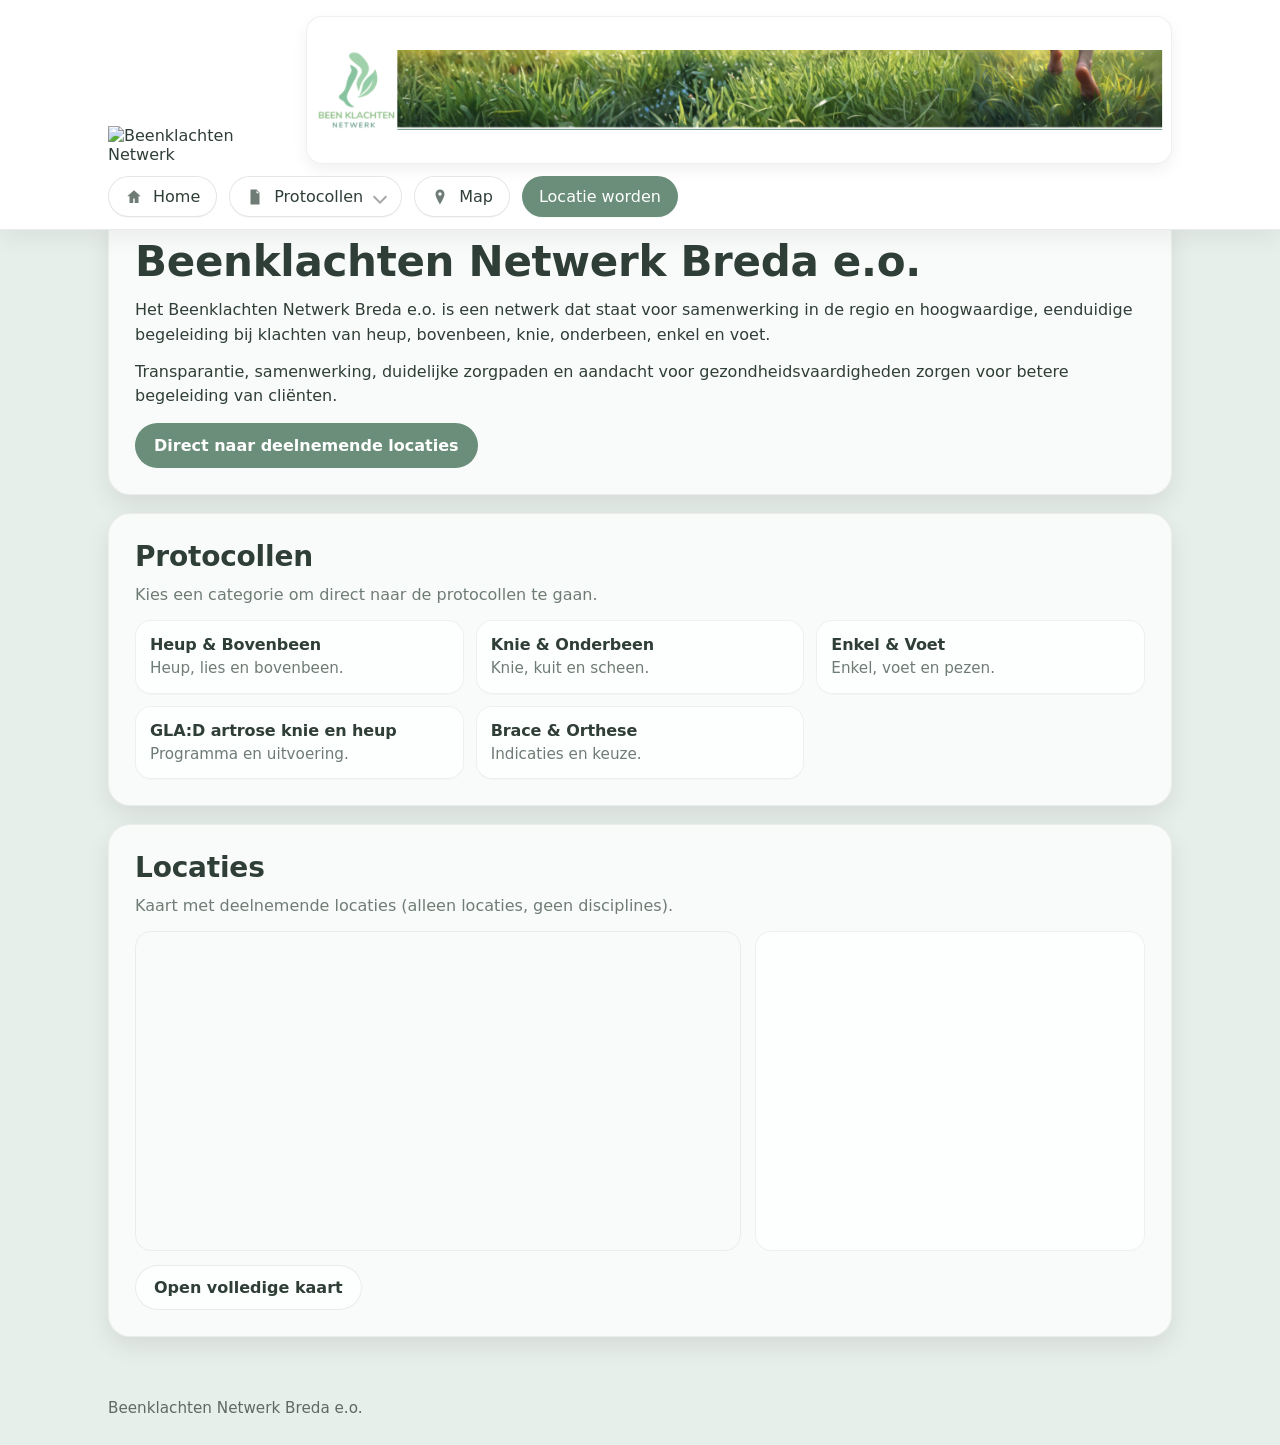
==== index.html @ 6fd34557 "Refactor header and navigation structure in index.html" ====
<!DOCTYPE html>
<html lang="nl">
<head>
  <meta charset="UTF-8" />
  <meta name="viewport" content="width=device-width, initial-scale=1" />
  <title>Beenklachten Netwerk Breda e.o.</title>

  <link rel="stylesheet" href="style.css" />

  <!-- Leaflet -->
  <link rel="stylesheet" href="https://unpkg.com/leaflet@1.9.4/dist/leaflet.css" />
</head>

<body>
  <header class="site-header">
    <div class="topbar">
      <div class="header-shell">
        <a class="brand" href="index.html" aria-label="Home">
          <img src="logo.png" alt="Beenklachten Netwerk" class="brand-logo" />
        </a>

        <div class="banner-shell" role="img" aria-label="Banner">
          <img
            src="Beenklachten%20banner%20(21%20x%202%20cm)%20(21%20x%203%20cm).png"
            alt="Beenklachten Netwerk banner"
            class="banner-img"
          />
        </div>
      </div>

      <nav class="nav-shell" aria-label="Hoofdnavigatie">
        <a class="pill is-active" href="index.html">
          <span class="pill-ico" aria-hidden="true">
            <svg viewBox="0 0 24 24" width="18" height="18" focusable="false" aria-hidden="true">
              <path d="M12 3l9 8h-3v9h-5v-6H11v6H6v-9H3l9-8z" fill="currentColor"></path>
            </svg>
          </span>
          <span>Home</span>
        </a>

        <div class="pill pill-dropdown" data-dropdown>
          <button class="pill-btn" type="button" aria-haspopup="true" aria-expanded="false">
            <span class="pill-ico" aria-hidden="true">
              <svg viewBox="0 0 24 24" width="18" height="18" focusable="false" aria-hidden="true">
                <path d="M6 2h8l4 4v16H6V2zm8 1.5V7h3.5L14 3.5zM8 10h8v2H8v-2zm0 4h8v2H8v-2zm0 4h6v2H8v-2z" fill="currentColor"></path>
              </svg>
            </span>
            <span>Protocollen</span>
            <span class="pill-caret" aria-hidden="true"></span>
          </button>

          <div class="dropdown" role="menu" aria-label="Protocollen categorieën">
            <a role="menuitem" href="protocollen.html#heup-bovenbeen">Heup &amp; Bovenbeen</a>
            <a role="menuitem" href="protocollen.html#knie-onderbeen">Knie &amp; Onderbeen</a>
            <a role="menuitem" href="https://pimvanballegooie.github.io/EnkelVoetNetwerk/">Enkel &amp; Voet</a>
            <a role="menuitem" href="protocollen.html#glad">GLA:D artrose knie en heup</a>
            <a role="menuitem" href="protocollen.html#brace-orthese">Brace &amp; Orthese</a>
          </div>
        </div>

        <a class="pill" href="locaties.html">
          <span class="pill-ico" aria-hidden="true">
            <svg viewBox="0 0 24 24" width="18" height="18" focusable="false" aria-hidden="true">
              <path d="M12 2c-3.3 0-6 2.7-6 6 0 4.6 6 14 6 14s6-9.4 6-14c0-3.3-2.7-6-6-6zm0 8.2c-1.2 0-2.2-1-2.2-2.2S10.8 5.8 12 5.8s2.2 1 2.2 2.2S13.2 10.2 12 10.2z" fill="currentColor"></path>
            </svg>
          </span>
          <span>Map</span>
        </a>

        <a class="pill pill-cta" href="locatie-worden.html">Locatie worden</a>
      </nav>
    </div>
  </header>

  <main class="page-shell">
    <!-- Intro -->
    <section class="card">
      <h1>Beenklachten Netwerk Breda e.o.</h1>
      <p>
        Het Beenklachten Netwerk Breda e.o. is een netwerk dat staat voor samenwerking in de regio en
        hoogwaardige, eenduidige begeleiding bij klachten van heup, bovenbeen, knie, onderbeen, enkel en voet.
      </p>
      <p>
        Transparantie, samenwerking, duidelijke zorgpaden en aandacht voor gezondheidsvaardigheden zorgen voor betere
        begeleiding van cliënten.
      </p>

      <div class="actions">
        <a class="btn" href="locaties.html">Direct naar deelnemende locaties</a>
      </div>
    </section>

    <!-- Protocollen tegels -->
    <section class="card">
      <h2>Protocollen</h2>
      <p class="muted">Kies een categorie om direct naar de protocollen te gaan.</p>

      <div class="protocol-grid">
        <a class="protocol-tile" href="protocollen.html#heup-bovenbeen">
          <div class="protocol-title">Heup &amp; Bovenbeen</div>
          <div class="protocol-meta">Heup, lies en bovenbeen.</div>
        </a>

        <a class="protocol-tile" href="protocollen.html#knie-onderbeen">
          <div class="protocol-title">Knie &amp; Onderbeen</div>
          <div class="protocol-meta">Knie, kuit en scheen.</div>
        </a>

        <a class="protocol-tile" href="https://pimvanballegooie.github.io/EnkelVoetNetwerk/">
          <div class="protocol-title">Enkel &amp; Voet</div>
          <div class="protocol-meta">Enkel, voet en pezen.</div>
        </a>

        <a class="protocol-tile" href="protocollen.html#glad">
          <div class="protocol-title">GLA:D artrose knie en heup</div>
          <div class="protocol-meta">Programma en uitvoering.</div>
        </a>

        <a class="protocol-tile" href="protocollen.html#brace-orthese">
          <div class="protocol-title">Brace &amp; Orthese</div>
          <div class="protocol-meta">Indicaties en keuze.</div>
        </a>
      </div>
    </section>

    <!-- Kaart -->
    <section class="card">
      <h2>Locaties</h2>
      <p class="muted">Kaart met deelnemende locaties (alleen locaties, geen disciplines).</p>

      <div class="map-grid">
        <div id="map" class="map"></div>
        <div class="location-list" id="locationList" aria-label="Locatielijst"></div>
      </div>

      <div class="actions">
        <a class="btn btn-ghost" href="locaties.html">Open volledige kaart</a>
      </div>
    </section>
  </main>

  <footer class="footer">
    <div class="footer-shell">
      <span>Beenklachten Netwerk Breda e.o.</span>
    </div>
  </footer>

  <script src="https://unpkg.com/leaflet@1.9.4/dist/leaflet.js"></script>
  <script src="script.js"></script>
</body>
</html>
---- style.css ----
:root{
  --bg: #E7EFEA;
  --surface: #ffffff;
  --text: #2F3E36;
  --muted: #6f7c75;

  --primary: #6A8E79;
  --primary-2: #A8C3A4;

  --radius-lg: 22px;
  --radius-md: 16px;
  --radius-sm: 12px;
  --radius-pill: 999px;

  --shadow: 0 16px 38px rgba(0,0,0,.10);
  --shadow-soft: 0 10px 24px rgba(0,0,0,.08);

  --container: 1100px;
  --gutter: 18px;

  /* Hoogte-compensatie voor fixed topbar */
  --topbar-offset: 210px;
  --topbar-offset-mobile: 235px;
}

*{ box-sizing: border-box; }
html, body{ height: 100%; }

body{
  margin: 0;
  font-family: system-ui, -apple-system, Segoe UI, Roboto, Arial, sans-serif;
  background: var(--bg);
  color: var(--text);
}

a{ color: inherit; }
img{ max-width: 100%; height: auto; display: block; }

/* =========================
   EVN-achtige FIXED TOPBAR
   ========================= */
.site-header{
  padding: 0;
}

/* full-width WITTE balk */
.topbar{
  position: fixed;
  top: 0; left: 0; right: 0;
  z-index: 500;

  background: #ffffff;                         /* wit zoals EVN */
  border-bottom: 1px solid rgba(0,0,0,.08);
  box-shadow: 0 8px 22px rgba(0,0,0,.06);

  padding: 16px 0 12px;
}

/* Inhoud in balk uitgelijnd met cards */
.header-shell,
.nav-shell{
  max-width: var(--container);
  margin: 0 auto;
  padding: 0 var(--gutter);
}

/* Header grid: logo + banner */
.header-shell{
  display: grid;
  grid-template-columns: 180px 1fr;
  gap: 18px;
  align-items: end;
}

/* Logo */
.brand{
  display: inline-flex;
  align-items: center;
  text-decoration: none;
}

.brand-logo{
  width: 160px;
}

/* Banner kaartje in de witte balk (subtiel, zoals EVN) */
.banner-shell{
  background: #ffffff;
  border-radius: var(--radius-md);
  padding: 8px;

  border: 1px solid rgba(0,0,0,.06);
  box-shadow: 0 6px 16px rgba(0,0,0,.06);
}

.banner-img{
  width: 100%;
  height: 130px;
  border-radius: var(--radius-sm);

  object-fit: contain;          /* volledig zichtbaar */
  object-position: center;
  background: #ffffff;
}

/* Nav pills in de balk */
.nav-shell{
  margin-top: 12px;
  display: flex;
  flex-wrap: wrap;
  gap: 12px;
  align-items: center;
}

/* Pills */
.pill{
  display: inline-flex;
  align-items: center;
  gap: 10px;
  text-decoration: none;

  background: rgba(255,255,255,.95);          /* in witte balk */
  border: 1px solid rgba(0,0,0,.10);
  border-radius: var(--radius-pill);
  padding: 10px 16px;

  box-shadow: 0 1px 0 rgba(0,0,0,.03);
}

.pill:hover{
  background: #ffffff;
}

.pill.is-active{
  background: #ffffff;
}

.pill-ico{
  color: var(--muted);
  display: inline-flex;
  align-items: center;
}

/* CTA */
.pill-cta{
  background: var(--primary);
  color: #fff;
  border-color: transparent;
}

.pill-cta:hover{
  filter: brightness(.98);
}

/* Dropdown */
.pill-dropdown{
  position: relative;
  border: none;
  background: transparent;
  padding: 0;
}

.pill-btn{
  display: inline-flex;
  align-items: center;
  gap: 10px;

  font: inherit;
  color: var(--text);
  cursor: pointer;

  background: rgba(255,255,255,.95);
  border: 1px solid rgba(0,0,0,.10);
  border-radius: var(--radius-pill);
  padding: 10px 16px;
}

.pill-btn:hover{
  background: #ffffff;
}

.pill-caret{
  width: 10px;
  height: 10px;
  display: inline-block;
  border-right: 2px solid rgba(0,0,0,.35);
  border-bottom: 2px solid rgba(0,0,0,.35);
  transform: rotate(45deg);
  margin-left: 2px;
}

/* Dropdown menu */
.dropdown{
  position: absolute;
  top: calc(100% + 8px);
  left: 0;
  min-width: 320px;
  padding: 8px;

  background: #ffffff;
  border: 1px solid rgba(0,0,0,.10);
  border-radius: 14px;
  box-shadow: 0 16px 34px rgba(0,0,0,.14);

  display: none;
  z-index: 600;
}

.pill-dropdown.is-open .dropdown{
  display: block;
}

.dropdown a{
  display: block;
  padding: 10px 12px;
  border-radius: 10px;
  text-decoration: none;
  color: var(--text);
}

.dropdown a:hover{
  background: rgba(106,142,121,.12);
}

/* =========================
   PAGE LAYOUT
   ========================= */
.page-shell{
  max-width: var(--container);
  margin: 0 auto 40px;
  padding: 0 var(--gutter);

  /* ruimte vrijhouden voor fixed topbar */
  padding-top: var(--topbar-offset);
}

.card{
  background: rgba(255,255,255,.75);
  border: 1px solid rgba(0,0,0,.06);
  border-radius: var(--radius-lg);
  box-shadow: var(--shadow-soft);
  padding: 26px;
  backdrop-filter: blur(6px);
  margin-bottom: 18px;
}

/* Typografie */
h1{
  margin: 0 0 12px;
  font-size: 42px;
  letter-spacing: -0.3px;
}

h2{
  margin: 0 0 10px;
  font-size: 28px;
  letter-spacing: -0.2px;
}

p{
  margin: 0 0 12px;
  line-height: 1.55;
  color: var(--text);
}

.muted{
  color: var(--muted);
}

/* Buttons in content */
.actions{
  margin-top: 14px;
  display: flex;
  gap: 12px;
  flex-wrap: wrap;
}

.btn{
  display: inline-flex;
  align-items: center;
  justify-content: center;
  text-decoration: none;

  background: var(--primary);
  color: #fff;
  border: 1px solid transparent;
  border-radius: var(--radius-pill);

  padding: 12px 18px;
  font-weight: 600;
}

.btn:hover{
  filter: brightness(.98);
}

.btn-ghost{
  background: rgba(255,255,255,.65);
  color: var(--text);
  border-color: rgba(0,0,0,.08);
}

.btn-ghost:hover{
  background: rgba(255,255,255,.85);
}

/* Protocollen tegels */
.protocol-grid{
  display: grid;
  grid-template-columns: repeat(3, 1fr);
  gap: 12px;
  margin-top: 12px;
}

.protocol-tile{
  text-decoration: none;
  border-radius: 16px;
  border: 1px solid rgba(0,0,0,.06);
  background: rgba(255,255,255,.65);
  padding: 14px;
  box-shadow: 0 1px 0 rgba(0,0,0,.02);
}

.protocol-tile:hover{
  background: rgba(255,255,255,.85);
}

.protocol-title{
  font-weight: 700;
  letter-spacing: -0.1px;
}

.protocol-meta{
  color: var(--muted);
  margin-top: 4px;
  line-height: 1.35;
  font-size: 0.95rem;
}

/* Map + lijst */
.map-grid{
  display: grid;
  grid-template-columns: 1.4fr .9fr;
  gap: 14px;
  margin-top: 12px;
}

.map{
  height: 320px;
  border-radius: 16px;
  overflow: hidden;
  border: 1px solid rgba(0,0,0,.06);
}

.location-list{
  border-radius: 16px;
  border: 1px solid rgba(0,0,0,.06);
  background: rgba(255,255,255,.65);
  padding: 12px;
  overflow: auto;
  max-height: 320px;
}

.location-item{
  padding: 10px 10px;
  border-radius: 12px;
  cursor: pointer;
}

.location-item:hover{
  background: rgba(106,142,121,.12);
}

.location-name{
  font-weight: 650;
}

.location-meta{
  color: var(--muted);
  font-size: 0.95rem;
  margin-top: 2px;
}

/* Footer */
.footer{
  padding: 22px 0 28px;
}

.footer-shell{
  max-width: var(--container);
  margin: 0 auto;
  padding: 0 var(--gutter);
  color: rgba(47,62,54,.75);
  font-size: .95rem;
}

/* Responsive */
@media (max-width: 880px){
  .topbar{
    padding: 14px 0 10px;
  }

  .header-shell{
    grid-template-columns: 1fr;
    align-items: start;
    gap: 12px;
  }

  .brand{
    justify-content: center;
  }

  .brand-logo{
    width: 140px;
    margin: 0 auto;
  }

  .banner-img{
    height: 120px;
  }

  h1{
    font-size: 34px;
  }

  .page-shell{
    padding-top: var(--topbar-offset-mobile);
  }

  .protocol-grid{
    grid-template-columns: 1fr;
  }

  .map-grid{
    grid-template-columns: 1fr;
  }

  .location-list{
    max-height: 220px;
  }
}
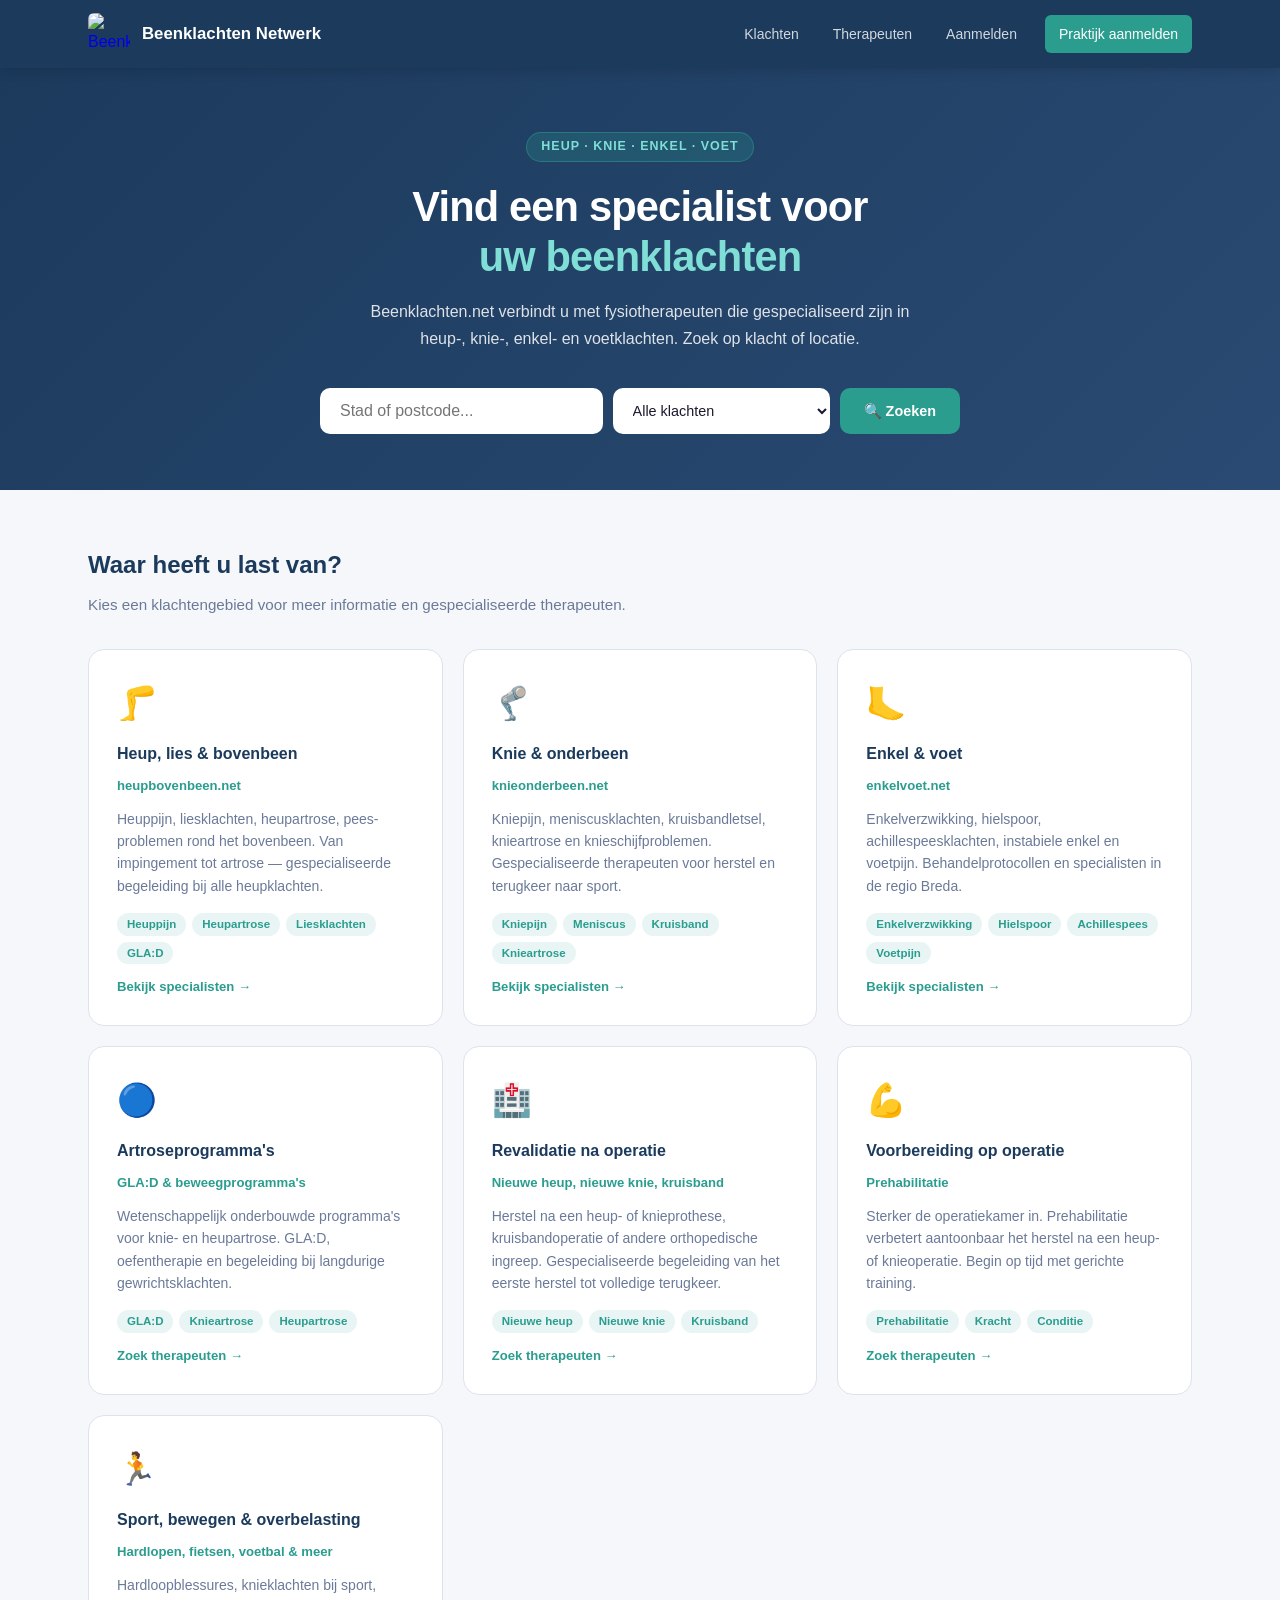
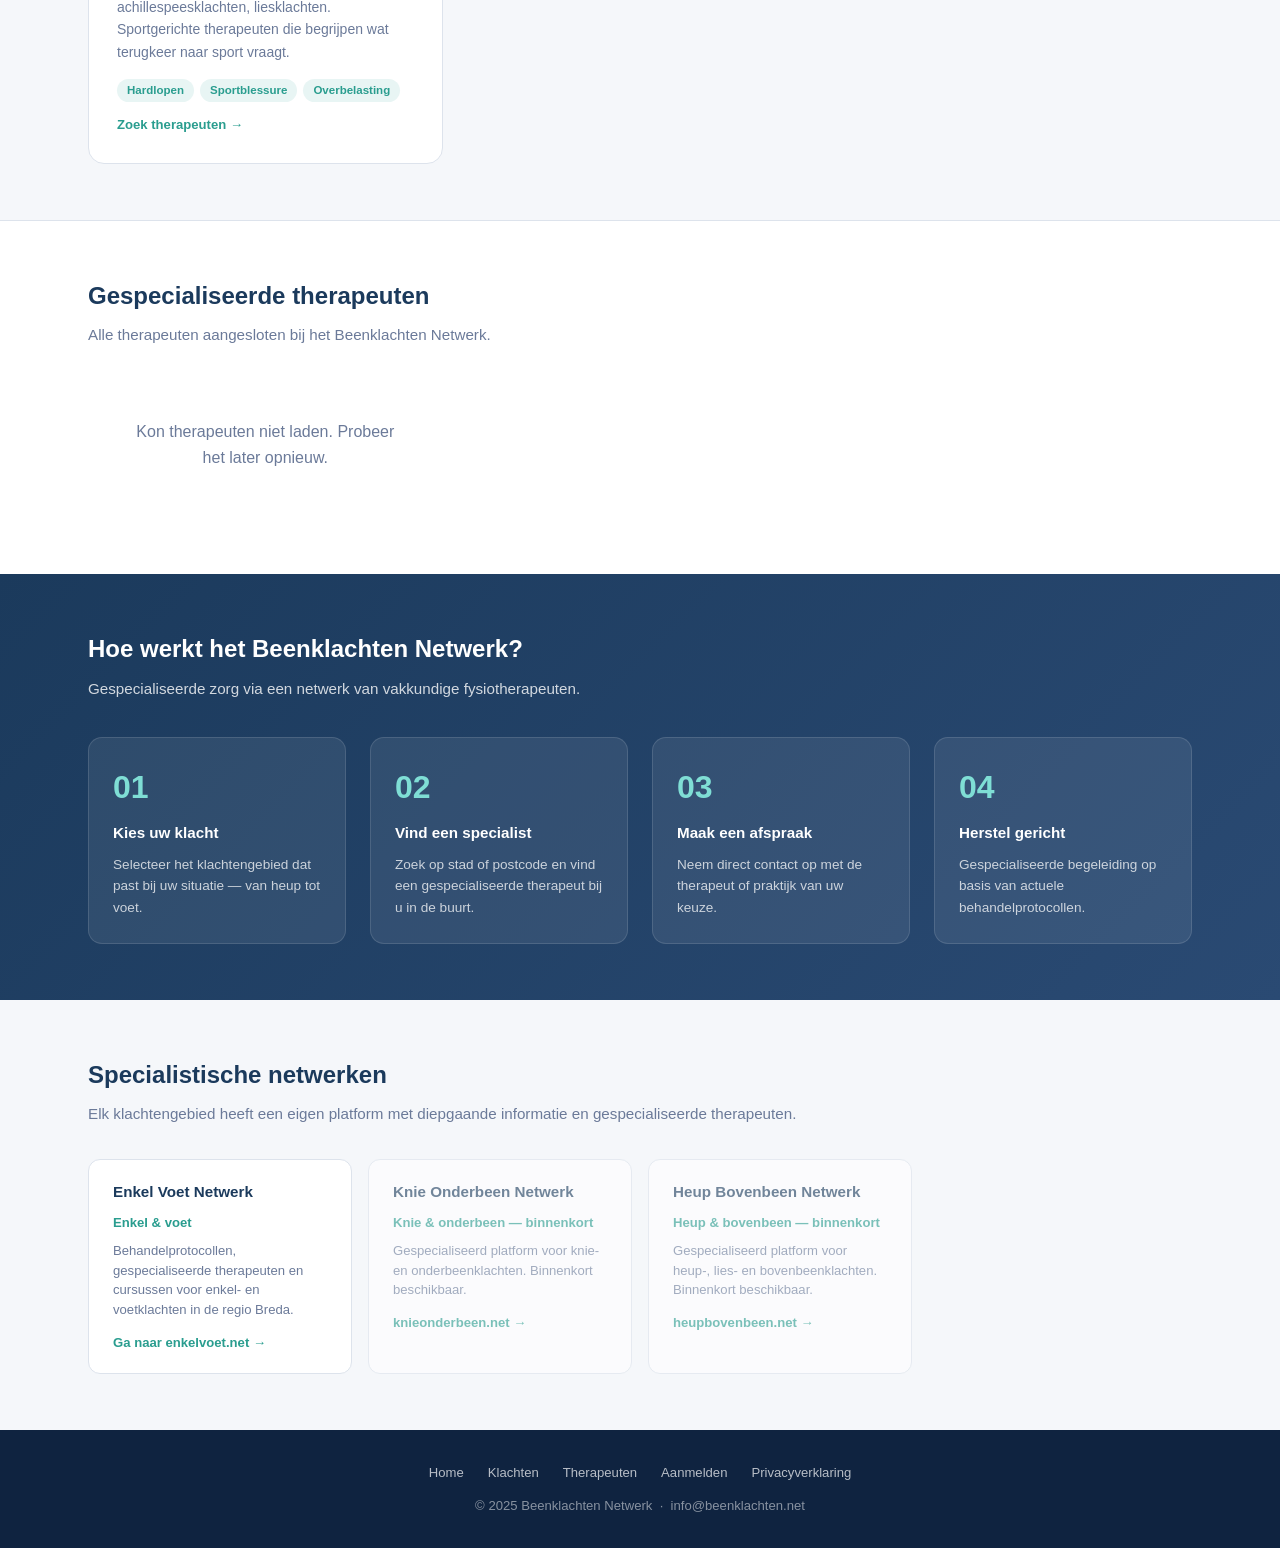
==== commit cc301c76: "Create index.html" ====
--- a/index.html
+++ b/index.html
@@ -2,150 +2,485 @@
 <html lang="nl">
 <head>
   <meta charset="UTF-8" />
-  <meta name="viewport" content="width=device-width, initial-scale=1" />
-  <title>Beenklachten Netwerk Breda e.o.</title>
-
-  <link rel="stylesheet" href="style.css" />
-
-  <!-- Leaflet -->
-  <link rel="stylesheet" href="https://unpkg.com/leaflet@1.9.4/dist/leaflet.css" />
+  <meta name="viewport" content="width=device-width, initial-scale=1.0" />
+  <title>Beenklachten Netwerk – Vind een fysiotherapeut voor heup, knie, enkel en voet</title>
+  <meta name="description" content="Beenklachten.net verbindt u met gespecialiseerde fysiotherapeuten voor heup-, knie-, enkel- en voetklachten in uw regio." />
+  <style>
+    @font-face {
+      font-family: 'Inter';
+      src: url('fonts/inter-v20-latin-300.woff2') format('woff2');
+      font-weight: 300;
+      font-display: swap;
+    }
+    @font-face {
+      font-family: 'Inter';
+      src: url('fonts/inter-v20-latin-regular.woff2') format('woff2');
+      font-weight: 400;
+      font-display: swap;
+    }
+    @font-face {
+      font-family: 'Inter';
+      src: url('fonts/inter-v20-latin-500.woff2') format('woff2');
+      font-weight: 500;
+      font-display: swap;
+    }
+    @font-face {
+      font-family: 'Inter';
+      src: url('fonts/inter-v20-latin-600.woff2') format('woff2');
+      font-weight: 600;
+      font-display: swap;
+    }
+    @font-face {
+      font-family: 'Inter';
+      src: url('fonts/inter-v20-latin-700.woff2') format('woff2');
+      font-weight: 700;
+      font-display: swap;
+    }
+
+    *, *::before, *::after { box-sizing: border-box; margin: 0; padding: 0; }
+    :root {
+      --navy: #1B3A5C;
+      --navy-dark: #0F2340;
+      --teal: #2A9D8F;
+      --teal-light: #E8F5F4;
+      --grey-bg: #F5F7FA;
+      --grey-border: #DDE3EC;
+      --text: #1A1A2E;
+      --text-muted: #6B7A99;
+      --white: #FFFFFF;
+    }
+    html { scroll-behavior: smooth; }
+    body { font-family: 'Inter', sans-serif; font-size: 16px; color: var(--text); background: var(--grey-bg); line-height: 1.6; }
+
+    /* ── HEADER ── */
+    header { background: var(--navy); position: sticky; top: 0; z-index: 100; box-shadow: 0 2px 12px rgba(0,0,0,0.15); }
+    .header-inner { max-width: 1200px; margin: 0 auto; padding: 0 clamp(1rem, 4vw, 3rem); display: flex; align-items: center; justify-content: space-between; height: 68px; }
+    .logo { display: flex; align-items: center; gap: 12px; text-decoration: none; }
+    .logo-icon { width: 42px; height: 42px; border-radius: 6px; object-fit: cover; }
+    .logo-text { color: var(--white); font-weight: 700; font-size: 1.05rem; line-height: 1.2; }
+    nav { display: flex; gap: 6px; }
+    nav a { color: rgba(255,255,255,0.8); text-decoration: none; font-size: 0.875rem; font-weight: 500; padding: 8px 14px; border-radius: 6px; transition: background 0.2s; }
+    nav a:hover { background: rgba(255,255,255,0.12); color: var(--white); }
+    nav a.cta { background: var(--teal); color: var(--white); margin-left: 8px; }
+    nav a.cta:hover { background: #238a7e; }
+    @media (max-width: 700px) { nav { display: none; } }
+
+    /* ── HERO ── */
+    .hero { background: linear-gradient(135deg, var(--navy) 0%, #2A4A73 100%); color: var(--white); padding: 64px 24px 56px; text-align: center; }
+    .hero-eyebrow { display: inline-block; background: rgba(42,157,143,0.25); border: 1px solid rgba(42,157,143,0.5); color: #7FDED5; font-size: 0.78rem; font-weight: 700; padding: 4px 14px; border-radius: 999px; margin-bottom: 20px; letter-spacing: 0.08em; text-transform: uppercase; }
+    .hero h1 { font-size: clamp(1.8rem, 4vw, 2.6rem); font-weight: 700; margin-bottom: 16px; letter-spacing: -0.02em; line-height: 1.2; }
+    .hero h1 em { font-style: normal; color: #7FDED5; }
+    .hero p { opacity: 0.85; max-width: 580px; margin: 0 auto 36px; font-size: 1rem; line-height: 1.7; }
+
+    /* ── ZOEKBALK ── */
+    .zoek-wrap { max-width: 640px; margin: 0 auto; }
+    .zoek-rij { display: flex; gap: 10px; flex-wrap: wrap; }
+    .zoek-input-wrap { flex: 1; min-width: 200px; position: relative; }
+    .zoek-input-wrap input { width: 100%; padding: 14px 20px; border: none; border-radius: 10px; font-family: 'Inter', sans-serif; font-size: 1rem; color: var(--text); outline: none; }
+    .zoek-select { padding: 14px 16px; border: none; border-radius: 10px; font-family: 'Inter', sans-serif; font-size: 0.9rem; color: var(--text); outline: none; background: var(--white); min-width: 180px; }
+    .zoek-btn { padding: 14px 24px; background: var(--teal); color: white; border: none; border-radius: 10px; cursor: pointer; font-weight: 700; font-size: 0.9rem; font-family: 'Inter', sans-serif; transition: background 0.2s; white-space: nowrap; }
+    .zoek-btn:hover { background: #238a7e; }
+
+    /* ── SUBCATEGORIE TEGELS ── */
+    .sectie { max-width: 1200px; margin: 56px auto; padding: 0 clamp(1rem, 4vw, 3rem); }
+    .sectie-titel { font-size: 1.5rem; font-weight: 700; color: var(--navy); margin-bottom: 8px; }
+    .sectie-sub { font-size: 0.95rem; color: var(--text-muted); margin-bottom: 32px; }
+    .tegels { display: grid; grid-template-columns: repeat(auto-fill, minmax(300px, 1fr)); gap: 20px; }
+    .tegel { background: var(--white); border: 1px solid var(--grey-border); border-radius: 16px; padding: 28px; transition: all 0.2s; text-decoration: none; color: inherit; display: flex; flex-direction: column; gap: 12px; cursor: pointer; }
+    .tegel:hover { box-shadow: 0 8px 32px rgba(27,58,92,0.12); border-color: var(--teal); transform: translateY(-2px); }
+    .tegel-icon { font-size: 2rem; }
+    .tegel-naam { font-size: 1rem; font-weight: 700; color: var(--navy); }
+    .tegel-sub { font-size: 0.82rem; color: var(--teal); font-weight: 600; margin-top: -4px; }
+    .tegel-beschrijving { font-size: 0.875rem; color: var(--text-muted); line-height: 1.6; }
+    .tegel-tags { display: flex; flex-wrap: wrap; gap: 6px; margin-top: 4px; }
+    .tag { background: var(--teal-light); color: var(--teal); font-size: 0.72rem; font-weight: 600; padding: 2px 10px; border-radius: 999px; }
+    .tegel-link { font-size: 0.82rem; font-weight: 600; color: var(--teal); margin-top: auto; display: flex; align-items: center; gap: 4px; }
+
+    /* ── THERAPEUTEN ── */
+    .therapeuten-sectie { background: var(--white); border-top: 1px solid var(--grey-border); padding: 56px 0; }
+    .therapeuten-inner { max-width: 1200px; margin: 0 auto; padding: 0 clamp(1rem, 4vw, 3rem); }
+    .resultaat-info { font-size: 0.85rem; color: var(--text-muted); margin-bottom: 20px; }
+    .therapeuten-grid { display: grid; grid-template-columns: repeat(auto-fill, minmax(280px, 1fr)); gap: 20px; }
+    .therapeut-kaart { background: var(--grey-bg); border: 1px solid var(--grey-border); border-radius: 14px; padding: 24px; display: flex; flex-direction: column; gap: 12px; transition: box-shadow 0.2s; }
+    .therapeut-kaart:hover { box-shadow: 0 4px 20px rgba(27,58,92,0.10); }
+    .therapeut-header { display: flex; gap: 14px; align-items: center; }
+    .therapeut-foto { width: 56px; height: 56px; border-radius: 50%; object-fit: cover; border: 2px solid var(--teal-light); flex-shrink: 0; }
+    .therapeut-avatar { width: 56px; height: 56px; border-radius: 50%; background: var(--teal-light); display: flex; align-items: center; justify-content: center; font-size: 1.4rem; flex-shrink: 0; }
+    .therapeut-naam { font-size: 0.95rem; font-weight: 700; color: var(--navy); }
+    .therapeut-praktijk { font-size: 0.82rem; color: var(--text-muted); }
+    .therapeut-stad { font-size: 0.82rem; color: var(--teal); font-weight: 600; }
+    .therapeut-bio { font-size: 0.82rem; color: var(--text-muted); line-height: 1.5; display: -webkit-box; -webkit-line-clamp: 3; -webkit-box-orient: vertical; overflow: hidden; }
+    .therapeut-disciplines { display: flex; flex-wrap: wrap; gap: 4px; }
+    .disc-tag { background: var(--teal-light); color: var(--teal); font-size: 0.7rem; font-weight: 600; padding: 2px 8px; border-radius: 999px; }
+    .specialist-badge { background: #FEF9E7; color: #C9940A; font-size: 0.7rem; font-weight: 700; padding: 2px 8px; border-radius: 999px; }
+    .laden { text-align: center; padding: 48px; color: var(--text-muted); }
+    .laden-spinner { font-size: 2rem; margin-bottom: 12px; animation: spin 1s linear infinite; display: inline-block; }
+    @keyframes spin { to { transform: rotate(360deg); } }
+    .geen-resultaten { text-align: center; padding: 48px; color: var(--text-muted); }
+
+    /* ── HOE WERKT HET ── */
+    .hoe-sectie { background: linear-gradient(135deg, var(--navy) 0%, #2A4A73 100%); color: var(--white); padding: 56px 0; }
+    .hoe-inner { max-width: 1200px; margin: 0 auto; padding: 0 clamp(1rem, 4vw, 3rem); }
+    .hoe-inner h2 { font-size: 1.5rem; font-weight: 700; margin-bottom: 8px; }
+    .hoe-inner > p { opacity: 0.8; margin-bottom: 36px; font-size: 0.95rem; }
+    .hoe-stappen { display: grid; grid-template-columns: repeat(auto-fit, minmax(220px, 1fr)); gap: 24px; }
+    .hoe-stap { background: rgba(255,255,255,0.08); border: 1px solid rgba(255,255,255,0.12); border-radius: 14px; padding: 24px; }
+    .hoe-nr { font-size: 2rem; font-weight: 700; color: #7FDED5; margin-bottom: 8px; }
+    .hoe-stap h3 { font-size: 0.95rem; font-weight: 700; margin-bottom: 8px; }
+    .hoe-stap p { font-size: 0.85rem; opacity: 0.75; line-height: 1.6; }
+
+    /* ── SUBSITES ── */
+    .subsites-sectie { max-width: 1200px; margin: 56px auto; padding: 0 clamp(1rem, 4vw, 3rem); }
+    .subsites-grid { display: grid; grid-template-columns: repeat(auto-fill, minmax(240px, 1fr)); gap: 16px; margin-top: 32px; }
+    .subsite-kaart { background: var(--white); border: 1px solid var(--grey-border); border-radius: 12px; padding: 20px 24px; display: flex; flex-direction: column; gap: 8px; text-decoration: none; color: inherit; transition: all 0.2s; }
+    .subsite-kaart:hover { border-color: var(--teal); box-shadow: 0 4px 16px rgba(27,58,92,0.08); }
+    .subsite-naam { font-size: 0.95rem; font-weight: 700; color: var(--navy); }
+    .subsite-focus { font-size: 0.82rem; color: var(--teal); font-weight: 600; }
+    .subsite-omschrijving { font-size: 0.82rem; color: var(--text-muted); line-height: 1.5; }
+    .subsite-pijl { font-size: 0.82rem; color: var(--teal); font-weight: 600; margin-top: 4px; }
+
+    /* ── FOOTER ── */
+    footer { background: var(--navy-dark); color: rgba(255,255,255,0.5); text-align: center; padding: 32px 24px; font-size: 0.82rem; }
+    footer a { color: rgba(255,255,255,0.7); text-decoration: none; }
+    footer a:hover { color: var(--white); }
+    .footer-links { display: flex; justify-content: center; gap: 24px; flex-wrap: wrap; margin-bottom: 12px; }
+  </style>
 </head>
-
 <body>
-  <header class="site-header">
-    <div class="topbar">
-      <div class="header-shell">
-        <a class="brand" href="index.html" aria-label="Home">
-          <img src="logo.png" alt="Beenklachten Netwerk" class="brand-logo" />
-        </a>
-
-        <div class="banner-shell" role="img" aria-label="Banner">
-          <img
-            src="Beenklachten%20banner%20(21%20x%202%20cm)%20(21%20x%203%20cm).png"
-            alt="Beenklachten Netwerk banner"
-            class="banner-img"
-          />
-        </div>
-      </div>
-
-      <nav class="nav-shell" aria-label="Hoofdnavigatie">
-        <a class="pill is-active" href="index.html">
-          <span class="pill-ico" aria-hidden="true">
-            <svg viewBox="0 0 24 24" width="18" height="18" focusable="false" aria-hidden="true">
-              <path d="M12 3l9 8h-3v9h-5v-6H11v6H6v-9H3l9-8z" fill="currentColor"></path>
-            </svg>
-          </span>
-          <span>Home</span>
-        </a>
-
-        <div class="pill pill-dropdown" data-dropdown>
-          <button class="pill-btn" type="button" aria-haspopup="true" aria-expanded="false">
-            <span class="pill-ico" aria-hidden="true">
-              <svg viewBox="0 0 24 24" width="18" height="18" focusable="false" aria-hidden="true">
-                <path d="M6 2h8l4 4v16H6V2zm8 1.5V7h3.5L14 3.5zM8 10h8v2H8v-2zm0 4h8v2H8v-2zm0 4h6v2H8v-2z" fill="currentColor"></path>
-              </svg>
-            </span>
-            <span>Protocollen</span>
-            <span class="pill-caret" aria-hidden="true"></span>
-          </button>
-
-          <div class="dropdown" role="menu" aria-label="Protocollen categorieën">
-            <a role="menuitem" href="protocollen.html#heup-bovenbeen">Heup &amp; Bovenbeen</a>
-            <a role="menuitem" href="protocollen.html#knie-onderbeen">Knie &amp; Onderbeen</a>
-            <a role="menuitem" href="https://pimvanballegooie.github.io/EnkelVoetNetwerk/">Enkel &amp; Voet</a>
-            <a role="menuitem" href="protocollen.html#glad">GLA:D artrose knie en heup</a>
-            <a role="menuitem" href="protocollen.html#brace-orthese">Brace &amp; Orthese</a>
+
+<header>
+  <div class="header-inner">
+    <a href="index.html" class="logo">
+      <img class="logo-icon" src="BKN_Logo.png" alt="Beenklachten Netwerk Logo" />
+      <div class="logo-text">Beenklachten Netwerk</div>
+    </a>
+    <nav>
+      <a href="#klachten">Klachten</a>
+      <a href="#therapeuten">Therapeuten</a>
+      <a href="aanmelden.html">Aanmelden</a>
+      <a href="aanmelden.html" class="cta">Praktijk aanmelden</a>
+    </nav>
+  </div>
+</header>
+
+<!-- HERO -->
+<div class="hero">
+  <div class="hero-eyebrow">Heup · Knie · Enkel · Voet</div>
+  <h1>Vind een specialist voor<br><em>uw beenklachten</em></h1>
+  <p>Beenklachten.net verbindt u met fysiotherapeuten die gespecialiseerd zijn in heup-, knie-, enkel- en voetklachten. Zoek op klacht of locatie.</p>
+  <div class="zoek-wrap">
+    <div class="zoek-rij">
+      <div class="zoek-input-wrap">
+        <input type="text" id="zoek-stad" placeholder="Stad of postcode..." />
+      </div>
+      <select id="zoek-categorie" class="zoek-select">
+        <option value="">Alle klachten</option>
+        <option value="heup">Heup, lies & bovenbeen</option>
+        <option value="knie">Knie & onderbeen</option>
+        <option value="enkel">Enkel & voet</option>
+        <option value="artrose">Artroseprogramma's</option>
+        <option value="revalidatie">Revalidatie na operatie</option>
+        <option value="voorbereiding">Voorbereiding op operatie</option>
+        <option value="sport">Sport & overbelasting</option>
+      </select>
+      <button class="zoek-btn" onclick="zoekTherapeutenMetFilter()">🔍 Zoeken</button>
+    </div>
+  </div>
+</div>
+
+<!-- SUBCATEGORIE TEGELS -->
+<div class="sectie" id="klachten">
+  <div class="sectie-titel">Waar heeft u last van?</div>
+  <div class="sectie-sub">Kies een klachtengebied voor meer informatie en gespecialiseerde therapeuten.</div>
+  <div class="tegels">
+
+    <a class="tegel" href="https://enkelvoet.net" target="_blank">
+      <div class="tegel-icon">🦵</div>
+      <div class="tegel-naam">Heup, lies & bovenbeen</div>
+      <div class="tegel-sub">heupbovenbeen.net</div>
+      <div class="tegel-beschrijving">Heuppijn, liesklachten, heupartrose, pees­problemen rond het bovenbeen. Van impingement tot artrose — gespecialiseerde begeleiding bij alle heupklachten.</div>
+      <div class="tegel-tags">
+        <span class="tag">Heuppijn</span>
+        <span class="tag">Heupartrose</span>
+        <span class="tag">Liesklachten</span>
+        <span class="tag">GLA:D</span>
+      </div>
+      <div class="tegel-link">Bekijk specialisten →</div>
+    </a>
+
+    <a class="tegel" href="https://enkelvoet.net" target="_blank">
+      <div class="tegel-icon">🦿</div>
+      <div class="tegel-naam">Knie & onderbeen</div>
+      <div class="tegel-sub">knieonderbeen.net</div>
+      <div class="tegel-beschrijving">Kniepijn, meniscusklachten, kruisbandletsel, knieartrose en knieschijfproblemen. Gespecialiseerde therapeuten voor herstel en terugkeer naar sport.</div>
+      <div class="tegel-tags">
+        <span class="tag">Kniepijn</span>
+        <span class="tag">Meniscus</span>
+        <span class="tag">Kruisband</span>
+        <span class="tag">Knieartrose</span>
+      </div>
+      <div class="tegel-link">Bekijk specialisten →</div>
+    </a>
+
+    <a class="tegel" href="https://enkelvoet.net" target="_blank">
+      <div class="tegel-icon">🦶</div>
+      <div class="tegel-naam">Enkel & voet</div>
+      <div class="tegel-sub">enkelvoet.net</div>
+      <div class="tegel-beschrijving">Enkelverzwikking, hielspoor, achillespeesklachten, instabiele enkel en voetpijn. Behandelprotocollen en specialisten in de regio Breda.</div>
+      <div class="tegel-tags">
+        <span class="tag">Enkelverzwikking</span>
+        <span class="tag">Hielspoor</span>
+        <span class="tag">Achillespees</span>
+        <span class="tag">Voetpijn</span>
+      </div>
+      <div class="tegel-link">Bekijk specialisten →</div>
+    </a>
+
+    <div class="tegel" onclick="filterCategorie('artrose')">
+      <div class="tegel-icon">🔵</div>
+      <div class="tegel-naam">Artroseprogramma's</div>
+      <div class="tegel-sub">GLA:D & beweegprogramma's</div>
+      <div class="tegel-beschrijving">Wetenschappelijk onderbouwde programma's voor knie- en heupartrose. GLA:D, oefentherapie en begeleiding bij langdurige gewrichtsklachten.</div>
+      <div class="tegel-tags">
+        <span class="tag">GLA:D</span>
+        <span class="tag">Knieartrose</span>
+        <span class="tag">Heupartrose</span>
+      </div>
+      <div class="tegel-link">Zoek therapeuten →</div>
+    </div>
+
+    <div class="tegel" onclick="filterCategorie('revalidatie')">
+      <div class="tegel-icon">🏥</div>
+      <div class="tegel-naam">Revalidatie na operatie</div>
+      <div class="tegel-sub">Nieuwe heup, nieuwe knie, kruisband</div>
+      <div class="tegel-beschrijving">Herstel na een heup- of knieprothese, kruisbandoperatie of andere orthopedische ingreep. Gespecialiseerde begeleiding van het eerste herstel tot volledige terugkeer.</div>
+      <div class="tegel-tags">
+        <span class="tag">Nieuwe heup</span>
+        <span class="tag">Nieuwe knie</span>
+        <span class="tag">Kruisband</span>
+      </div>
+      <div class="tegel-link">Zoek therapeuten →</div>
+    </div>
+
+    <div class="tegel" onclick="filterCategorie('voorbereiding')">
+      <div class="tegel-icon">💪</div>
+      <div class="tegel-naam">Voorbereiding op operatie</div>
+      <div class="tegel-sub">Prehabilitatie</div>
+      <div class="tegel-beschrijving">Sterker de operatiekamer in. Prehabilitatie verbetert aantoonbaar het herstel na een heup- of knieoperatie. Begin op tijd met gerichte training.</div>
+      <div class="tegel-tags">
+        <span class="tag">Prehabilitatie</span>
+        <span class="tag">Kracht</span>
+        <span class="tag">Conditie</span>
+      </div>
+      <div class="tegel-link">Zoek therapeuten →</div>
+    </div>
+
+    <div class="tegel" onclick="filterCategorie('sport')">
+      <div class="tegel-icon">🏃</div>
+      <div class="tegel-naam">Sport, bewegen & overbelasting</div>
+      <div class="tegel-sub">Hardlopen, fietsen, voetbal & meer</div>
+      <div class="tegel-beschrijving">Hardloopblessures, knieklachten bij sport, achillespeesklachten, liesklachten. Sportgerichte therapeuten die begrijpen wat terugkeer naar sport vraagt.</div>
+      <div class="tegel-tags">
+        <span class="tag">Hardlopen</span>
+        <span class="tag">Sportblessure</span>
+        <span class="tag">Overbelasting</span>
+      </div>
+      <div class="tegel-link">Zoek therapeuten →</div>
+    </div>
+
+  </div>
+</div>
+
+<!-- THERAPEUTEN -->
+<div class="therapeuten-sectie" id="therapeuten">
+  <div class="therapeuten-inner">
+    <div class="sectie-titel">Gespecialiseerde therapeuten</div>
+    <div class="sectie-sub" style="margin-bottom:24px">Alle therapeuten aangesloten bij het Beenklachten Netwerk.</div>
+    <div class="resultaat-info" id="resultaat-info"></div>
+    <div id="therapeuten-grid" class="therapeuten-grid">
+      <div class="laden"><div class="laden-spinner">⟳</div><div>Therapeuten laden...</div></div>
+    </div>
+  </div>
+</div>
+
+<!-- HOE WERKT HET -->
+<div class="hoe-sectie">
+  <div class="hoe-inner">
+    <h2>Hoe werkt het Beenklachten Netwerk?</h2>
+    <p>Gespecialiseerde zorg via een netwerk van vakkundige fysiotherapeuten.</p>
+    <div class="hoe-stappen">
+      <div class="hoe-stap">
+        <div class="hoe-nr">01</div>
+        <h3>Kies uw klacht</h3>
+        <p>Selecteer het klachtengebied dat past bij uw situatie — van heup tot voet.</p>
+      </div>
+      <div class="hoe-stap">
+        <div class="hoe-nr">02</div>
+        <h3>Vind een specialist</h3>
+        <p>Zoek op stad of postcode en vind een gespecialiseerde therapeut bij u in de buurt.</p>
+      </div>
+      <div class="hoe-stap">
+        <div class="hoe-nr">03</div>
+        <h3>Maak een afspraak</h3>
+        <p>Neem direct contact op met de therapeut of praktijk van uw keuze.</p>
+      </div>
+      <div class="hoe-stap">
+        <div class="hoe-nr">04</div>
+        <h3>Herstel gericht</h3>
+        <p>Gespecialiseerde begeleiding op basis van actuele behandelprotocollen.</p>
+      </div>
+    </div>
+  </div>
+</div>
+
+<!-- SUBSITES -->
+<div class="subsites-sectie">
+  <div class="sectie-titel">Specialistische netwerken</div>
+  <div class="sectie-sub">Elk klachtengebied heeft een eigen platform met diepgaande informatie en gespecialiseerde therapeuten.</div>
+  <div class="subsites-grid">
+    <a class="subsite-kaart" href="https://enkelvoet.net" target="_blank">
+      <div class="subsite-naam">Enkel Voet Netwerk</div>
+      <div class="subsite-focus">Enkel & voet</div>
+      <div class="subsite-omschrijving">Behandelprotocollen, gespecialiseerde therapeuten en cursussen voor enkel- en voetklachten in de regio Breda.</div>
+      <div class="subsite-pijl">Ga naar enkelvoet.net →</div>
+    </a>
+    <a class="subsite-kaart" href="#" target="_blank" style="opacity:0.6">
+      <div class="subsite-naam">Knie Onderbeen Netwerk</div>
+      <div class="subsite-focus">Knie & onderbeen — binnenkort</div>
+      <div class="subsite-omschrijving">Gespecialiseerd platform voor knie- en onderbeen­klachten. Binnenkort beschikbaar.</div>
+      <div class="subsite-pijl">knieonderbeen.net →</div>
+    </a>
+    <a class="subsite-kaart" href="#" target="_blank" style="opacity:0.6">
+      <div class="subsite-naam">Heup Bovenbeen Netwerk</div>
+      <div class="subsite-focus">Heup & bovenbeen — binnenkort</div>
+      <div class="subsite-omschrijving">Gespecialiseerd platform voor heup-, lies- en bovenbeen­klachten. Binnenkort beschikbaar.</div>
+      <div class="subsite-pijl">heupbovenbeen.net →</div>
+    </a>
+  </div>
+</div>
+
+<footer>
+  <div class="footer-links">
+    <a href="index.html">Home</a>
+    <a href="#klachten">Klachten</a>
+    <a href="#therapeuten">Therapeuten</a>
+    <a href="aanmelden.html">Aanmelden</a>
+    <a href="privacy.html">Privacyverklaring</a>
+  </div>
+  <p>© 2025 Beenklachten Netwerk &nbsp;·&nbsp; info@beenklachten.net</p>
+</footer>
+
+<script>
+const SUPABASE_URL = 'https://islujznszevdynguhjdc.supabase.co';
+const ANON_KEY = 'eyJhbGciOiJIUzI1NiIsInR5cCI6IkpXVCJ9.eyJpc3MiOiJzdXBhYmFzZSIsInJlZiI6ImlzbHVqem5zemV2ZHluZ3VoamRjIiwicm9sZSI6ImFub24iLCJpYXQiOjE3ODE2NDYzMDAsImV4cCI6MjA5NzIyMjMwMH0.wh3RXZRKfpfArr3YBYu8ktE7xv1inwDD72Vq3LJl3QQ';
+const HEADERS = { 'apikey': ANON_KEY, 'Authorization': `Bearer ${ANON_KEY}` };
+
+let allTherapeutenData = [];
+
+async function laadTherapeutenMetPraktijken() {
+  try {
+    // Haal therapeuten op met praktijkinfo
+    const resp = await fetch(
+      `${SUPABASE_URL}/rest/v1/therapeuten?actief=eq.true&select=id,voornaam,achternaam,foto_url,bio,disciplines,code,praktijk_id,praktijken(naam,stad,straat)`,
+      { headers: HEADERS }
+    );
+    const therapeuten = await resp.json();
+
+    // Check specialisten via cursus_voortgang
+    const codes = therapeuten.map(t => t.code).filter(Boolean);
+    let specialisten = new Set();
+    if (codes.length > 0) {
+      const codeFilter = codes.map(c => `therapeut_code.eq.${c}`).join(',');
+      const vResp = await fetch(
+        `${SUPABASE_URL}/rest/v1/cursus_voortgang?or=(${codeFilter})&geslaagd=eq.true&select=therapeut_code`,
+        { headers: HEADERS }
+      );
+      const voortgang = await vResp.json();
+      (voortgang || []).forEach(v => specialisten.add(v.therapeut_code));
+    }
+
+    allTherapeutenData = therapeuten.map(t => ({
+      ...t,
+      isSpecialist: specialisten.has(t.code)
+    }));
+
+    renderTherapeutenLijst(allTherapeutenData);
+  } catch(e) {
+    document.getElementById('therapeuten-grid').innerHTML =
+      '<div class="geen-resultaten">Kon therapeuten niet laden. Probeer het later opnieuw.</div>';
+  }
+}
+
+function renderTherapeutenLijst(lijst) {
+  const grid = document.getElementById('therapeuten-grid');
+  const info = document.getElementById('resultaat-info');
+
+  if (!lijst || lijst.length === 0) {
+    grid.innerHTML = '<div class="geen-resultaten">Geen therapeuten gevonden voor deze zoekopdracht.</div>';
+    info.textContent = '';
+    return;
+  }
+
+  info.textContent = `${lijst.length} therapeut${lijst.length !== 1 ? 'en' : ''} gevonden`;
+
+  grid.innerHTML = lijst.map(t => {
+    const naam = `${t.voornaam} ${t.achternaam}`;
+    const praktijkNaam = t.praktijken?.naam || '';
+    const stad = t.praktijken?.stad || '';
+    const fotoHtml = t.foto_url
+      ? `<img class="therapeut-foto" src="${t.foto_url}" alt="${naam}" onerror="this.style.display='none';this.nextElementSibling.style.display='flex'" /><div class="therapeut-avatar" style="display:none">👤</div>`
+      : `<div class="therapeut-avatar">👤</div>`;
+    const disciplines = (t.disciplines || []).map(d => `<span class="disc-tag">${d}</span>`).join('');
+    const specialistBadge = t.isSpecialist ? '<span class="specialist-badge">⭐ Specialist</span>' : '';
+
+    return `
+      <div class="therapeut-kaart">
+        <div class="therapeut-header">
+          ${fotoHtml}
+          <div>
+            <div class="therapeut-naam">${naam}</div>
+            <div class="therapeut-praktijk">${praktijkNaam}</div>
+            <div class="therapeut-stad">📍 ${stad}</div>
           </div>
         </div>
-
-        <a class="pill" href="locaties.html">
-          <span class="pill-ico" aria-hidden="true">
-            <svg viewBox="0 0 24 24" width="18" height="18" focusable="false" aria-hidden="true">
-              <path d="M12 2c-3.3 0-6 2.7-6 6 0 4.6 6 14 6 14s6-9.4 6-14c0-3.3-2.7-6-6-6zm0 8.2c-1.2 0-2.2-1-2.2-2.2S10.8 5.8 12 5.8s2.2 1 2.2 2.2S13.2 10.2 12 10.2z" fill="currentColor"></path>
-            </svg>
-          </span>
-          <span>Map</span>
-        </a>
-
-        <a class="pill pill-cta" href="locatie-worden.html">Locatie worden</a>
-      </nav>
-    </div>
-  </header>
-
-  <main class="page-shell">
-    <!-- Intro -->
-    <section class="card">
-      <h1>Beenklachten Netwerk Breda e.o.</h1>
-      <p>
-        Het Beenklachten Netwerk Breda e.o. is een netwerk dat staat voor samenwerking in de regio en
-        hoogwaardige, eenduidige begeleiding bij klachten van heup, bovenbeen, knie, onderbeen, enkel en voet.
-      </p>
-      <p>
-        Transparantie, samenwerking, duidelijke zorgpaden en aandacht voor gezondheidsvaardigheden zorgen voor betere
-        begeleiding van cliënten.
-      </p>
-
-      <div class="actions">
-        <a class="btn" href="locaties.html">Direct naar deelnemende locaties</a>
-      </div>
-    </section>
-
-    <!-- Protocollen tegels -->
-    <section class="card">
-      <h2>Protocollen</h2>
-      <p class="muted">Kies een categorie om direct naar de protocollen te gaan.</p>
-
-      <div class="protocol-grid">
-        <a class="protocol-tile" href="protocollen.html#heup-bovenbeen">
-          <div class="protocol-title">Heup &amp; Bovenbeen</div>
-          <div class="protocol-meta">Heup, lies en bovenbeen.</div>
-        </a>
-
-        <a class="protocol-tile" href="protocollen.html#knie-onderbeen">
-          <div class="protocol-title">Knie &amp; Onderbeen</div>
-          <div class="protocol-meta">Knie, kuit en scheen.</div>
-        </a>
-
-        <a class="protocol-tile" href="https://pimvanballegooie.github.io/EnkelVoetNetwerk/">
-          <div class="protocol-title">Enkel &amp; Voet</div>
-          <div class="protocol-meta">Enkel, voet en pezen.</div>
-        </a>
-
-        <a class="protocol-tile" href="protocollen.html#glad">
-          <div class="protocol-title">GLA:D artrose knie en heup</div>
-          <div class="protocol-meta">Programma en uitvoering.</div>
-        </a>
-
-        <a class="protocol-tile" href="protocollen.html#brace-orthese">
-          <div class="protocol-title">Brace &amp; Orthese</div>
-          <div class="protocol-meta">Indicaties en keuze.</div>
-        </a>
-      </div>
-    </section>
-
-    <!-- Kaart -->
-    <section class="card">
-      <h2>Locaties</h2>
-      <p class="muted">Kaart met deelnemende locaties (alleen locaties, geen disciplines).</p>
-
-      <div class="map-grid">
-        <div id="map" class="map"></div>
-        <div class="location-list" id="locationList" aria-label="Locatielijst"></div>
-      </div>
-
-      <div class="actions">
-        <a class="btn btn-ghost" href="locaties.html">Open volledige kaart</a>
-      </div>
-    </section>
-  </main>
-
-  <footer class="footer">
-    <div class="footer-shell">
-      <span>Beenklachten Netwerk Breda e.o.</span>
-    </div>
-  </footer>
-
-  <script src="https://unpkg.com/leaflet@1.9.4/dist/leaflet.js"></script>
-  <script src="script.js"></script>
+        ${t.bio ? `<div class="therapeut-bio">${t.bio}</div>` : ''}
+        <div class="therapeut-disciplines">${disciplines}${specialistBadge}</div>
+      </div>`;
+  }).join('');
+}
+
+function zoekTherapeutenMetFilter() {
+  const stad = document.getElementById('zoek-stad').value.trim().toLowerCase();
+  const categorie = document.getElementById('zoek-categorie').value;
+
+  let gefilterd = [...allTherapeutenData];
+
+  if (stad) {
+    gefilterd = gefilterd.filter(t => {
+      const therapeutStad = (t.praktijken?.stad || '').toLowerCase();
+      const therapeutStraat = (t.praktijken?.straat || '').toLowerCase();
+      return therapeutStad.includes(stad) || therapeutStraat.includes(stad);
+    });
+  }
+
+  // Scroll naar therapeuten sectie
+  document.getElementById('therapeuten').scrollIntoView({ behavior: 'smooth' });
+  renderTherapeutenLijst(gefilterd);
+}
+
+function filterCategorie(cat) {
+  document.getElementById('zoek-categorie').value = cat;
+  document.getElementById('therapeuten').scrollIntoView({ behavior: 'smooth' });
+  zoekTherapeutenMetFilter();
+}
+
+// Enter-toets in zoekbalk
+document.getElementById('zoek-stad').addEventListener('keydown', e => {
+  if (e.key === 'Enter') zoekTherapeutenMetFilter();
+});
+
+// Laad bij start
+laadTherapeutenMetPraktijken();
+</script>
 </body>
 </html>
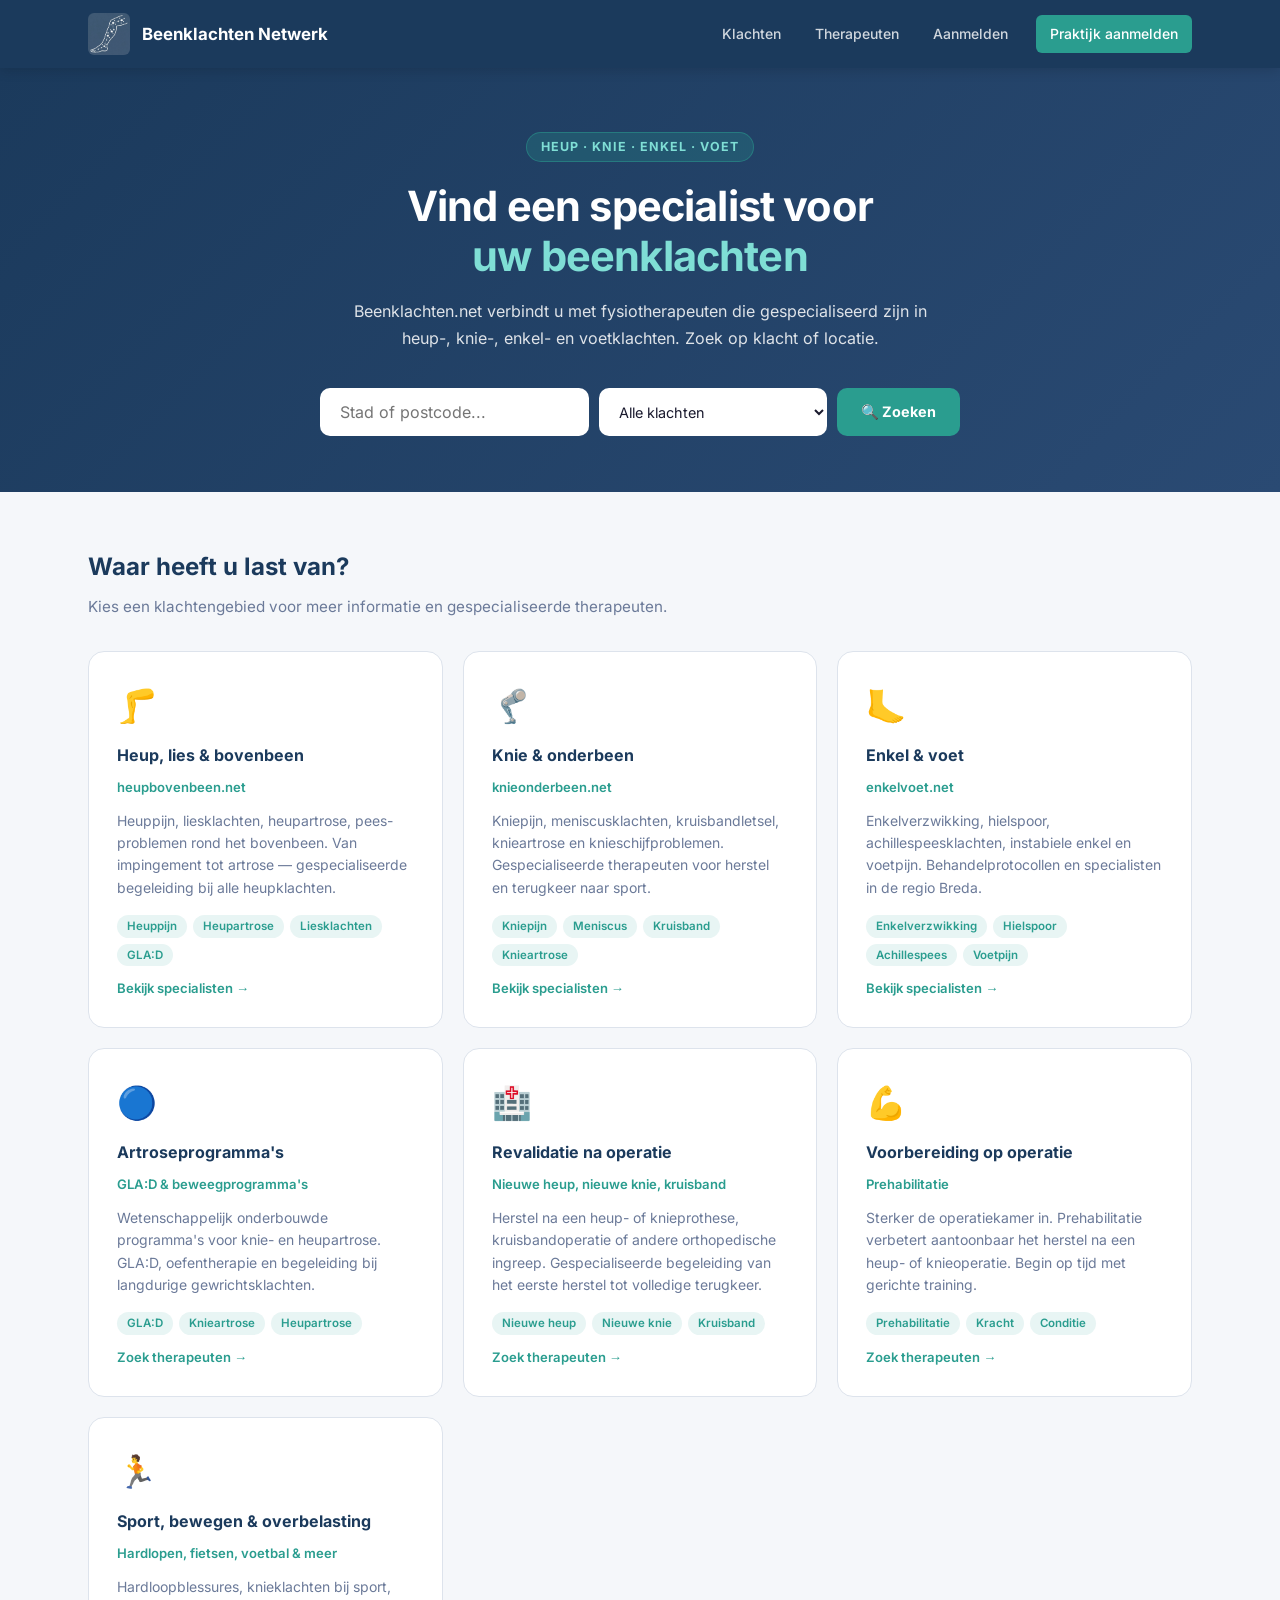
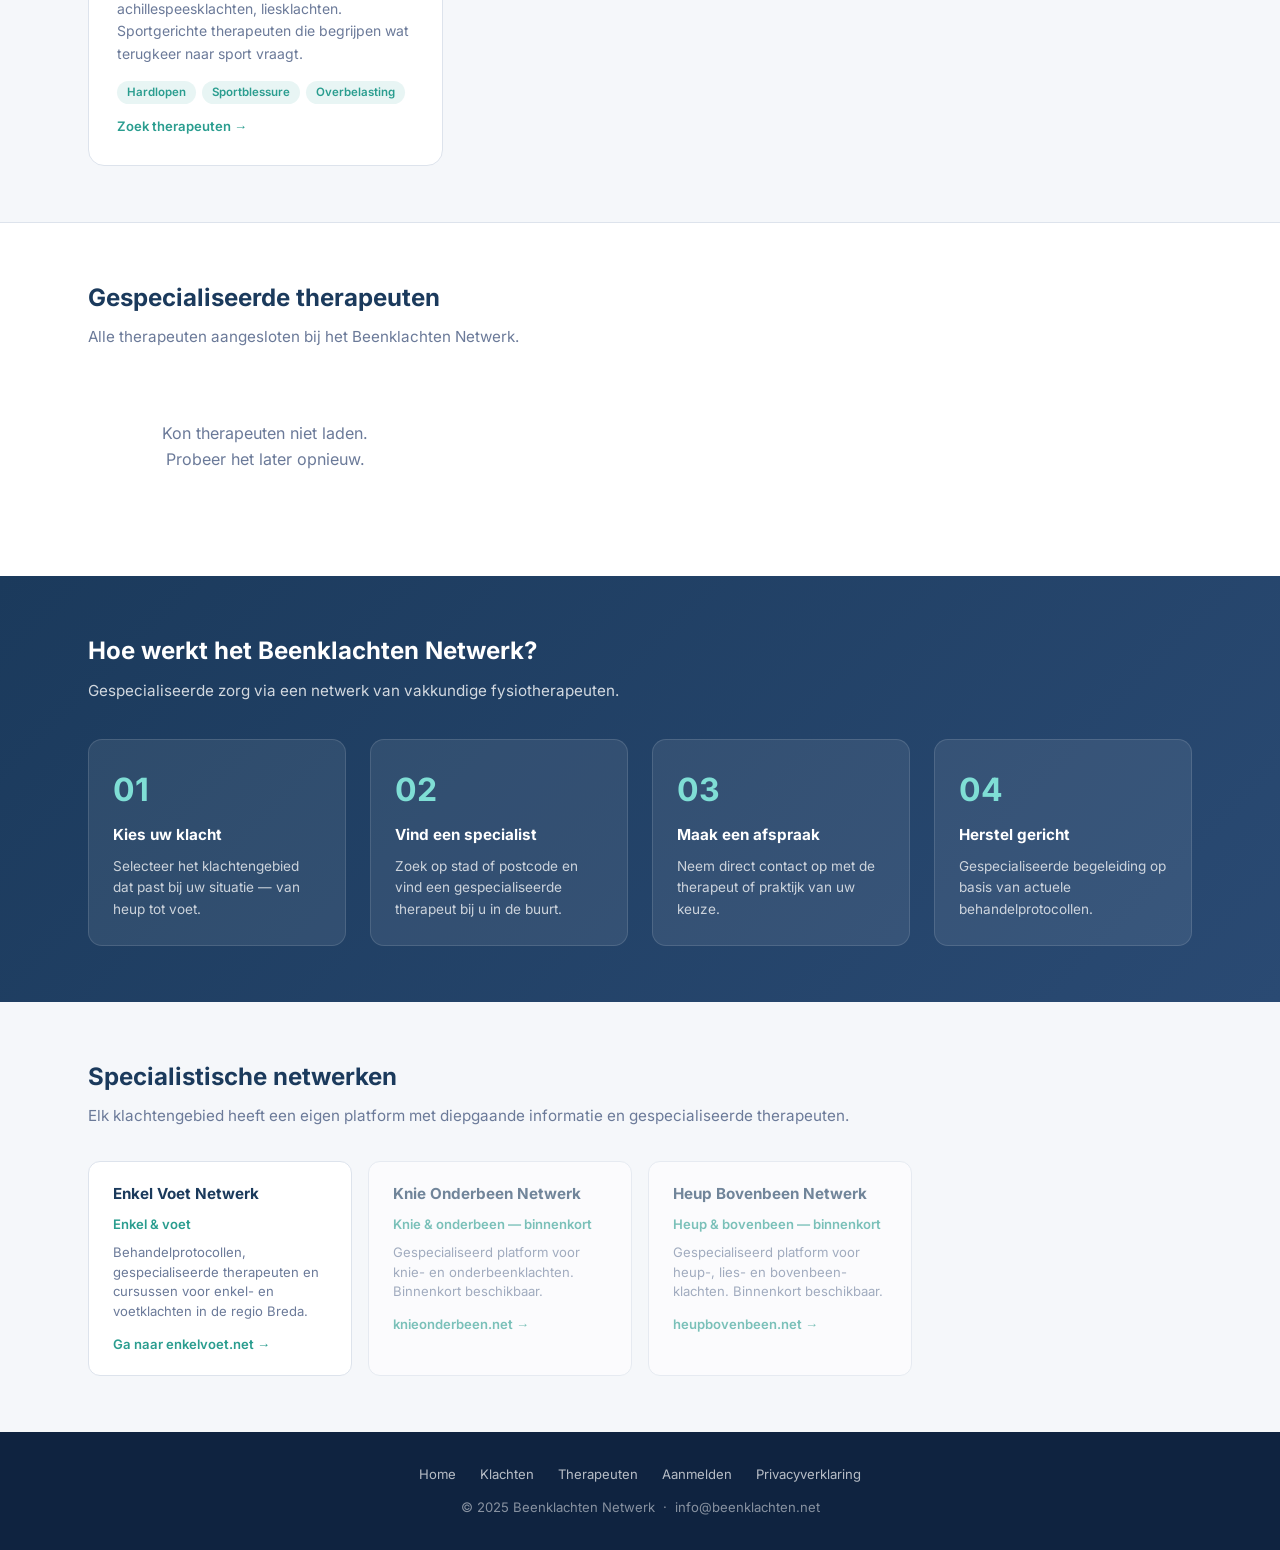
==== commit ecf0c326: "Update index.html" ====
--- a/index.html
+++ b/index.html
@@ -381,7 +381,7 @@
   try {
     // Haal therapeuten op met praktijkinfo
     const resp = await fetch(
-      `${SUPABASE_URL}/rest/v1/therapeuten?actief=eq.true&select=id,voornaam,achternaam,foto_url,bio,disciplines,code,praktijk_id,praktijken(naam,stad,straat)`,
+      `${SUPABASE_URL}/rest/v1/therapeuten?actief=eq.true&select=id,voornaam,achternaam,foto_url,bio,disciplines,code,praktijk_id,praktijken(naam,stad,straat,postcode)`,
       { headers: HEADERS }
     );
     const therapeuten = await resp.json();
@@ -449,21 +449,46 @@
   }).join('');
 }
 
+// Mapping categorie dropdown naar discipline/zoektermen
+const CATEGORIE_TERMEN = {
+  heup: ['heup', 'lies', 'bovenbeen', 'heupartrose', 'glad'],
+  knie: ['knie', 'onderbeen', 'meniscus', 'kruisband', 'knieartrose'],
+  enkel: ['enkel', 'voet', 'hielspoor', 'achillespees'],
+  artrose: ['artrose', 'glad', 'gewricht'],
+  revalidatie: ['revalidatie', 'operatie', 'prothese', 'herstel'],
+  voorbereiding: ['prehabilitatie', 'voorbereiding', 'operatie'],
+  sport: ['sport', 'hardlopen', 'blessure', 'overbelasting']
+};
+
 function zoekTherapeutenMetFilter() {
-  const stad = document.getElementById('zoek-stad').value.trim().toLowerCase();
+  const zoekterm = document.getElementById('zoek-stad').value.trim().toLowerCase();
   const categorie = document.getElementById('zoek-categorie').value;
 
   let gefilterd = [...allTherapeutenData];
 
-  if (stad) {
+  // Filter op stad/postcode
+  if (zoekterm) {
     gefilterd = gefilterd.filter(t => {
       const therapeutStad = (t.praktijken?.stad || '').toLowerCase();
       const therapeutStraat = (t.praktijken?.straat || '').toLowerCase();
-      return therapeutStad.includes(stad) || therapeutStraat.includes(stad);
+      const therapeutPostcode = (t.praktijken?.postcode || '').toLowerCase().replace(/\s/g, '');
+      const zoekSchoon = zoekterm.replace(/\s/g, '');
+      return therapeutStad.includes(zoekterm)
+        || therapeutStraat.includes(zoekterm)
+        || therapeutPostcode.includes(zoekSchoon);
     });
   }
 
-  // Scroll naar therapeuten sectie
+  // Filter op categorie via disciplines
+  if (categorie && CATEGORIE_TERMEN[categorie]) {
+    const termen = CATEGORIE_TERMEN[categorie];
+    gefilterd = gefilterd.filter(t => {
+      const disciplines = (t.disciplines || []).map(d => d.toLowerCase()).join(' ');
+      const bio = (t.bio || '').toLowerCase();
+      return termen.some(term => disciplines.includes(term) || bio.includes(term));
+    });
+  }
+
   document.getElementById('therapeuten').scrollIntoView({ behavior: 'smooth' });
   renderTherapeutenLijst(gefilterd);
 }
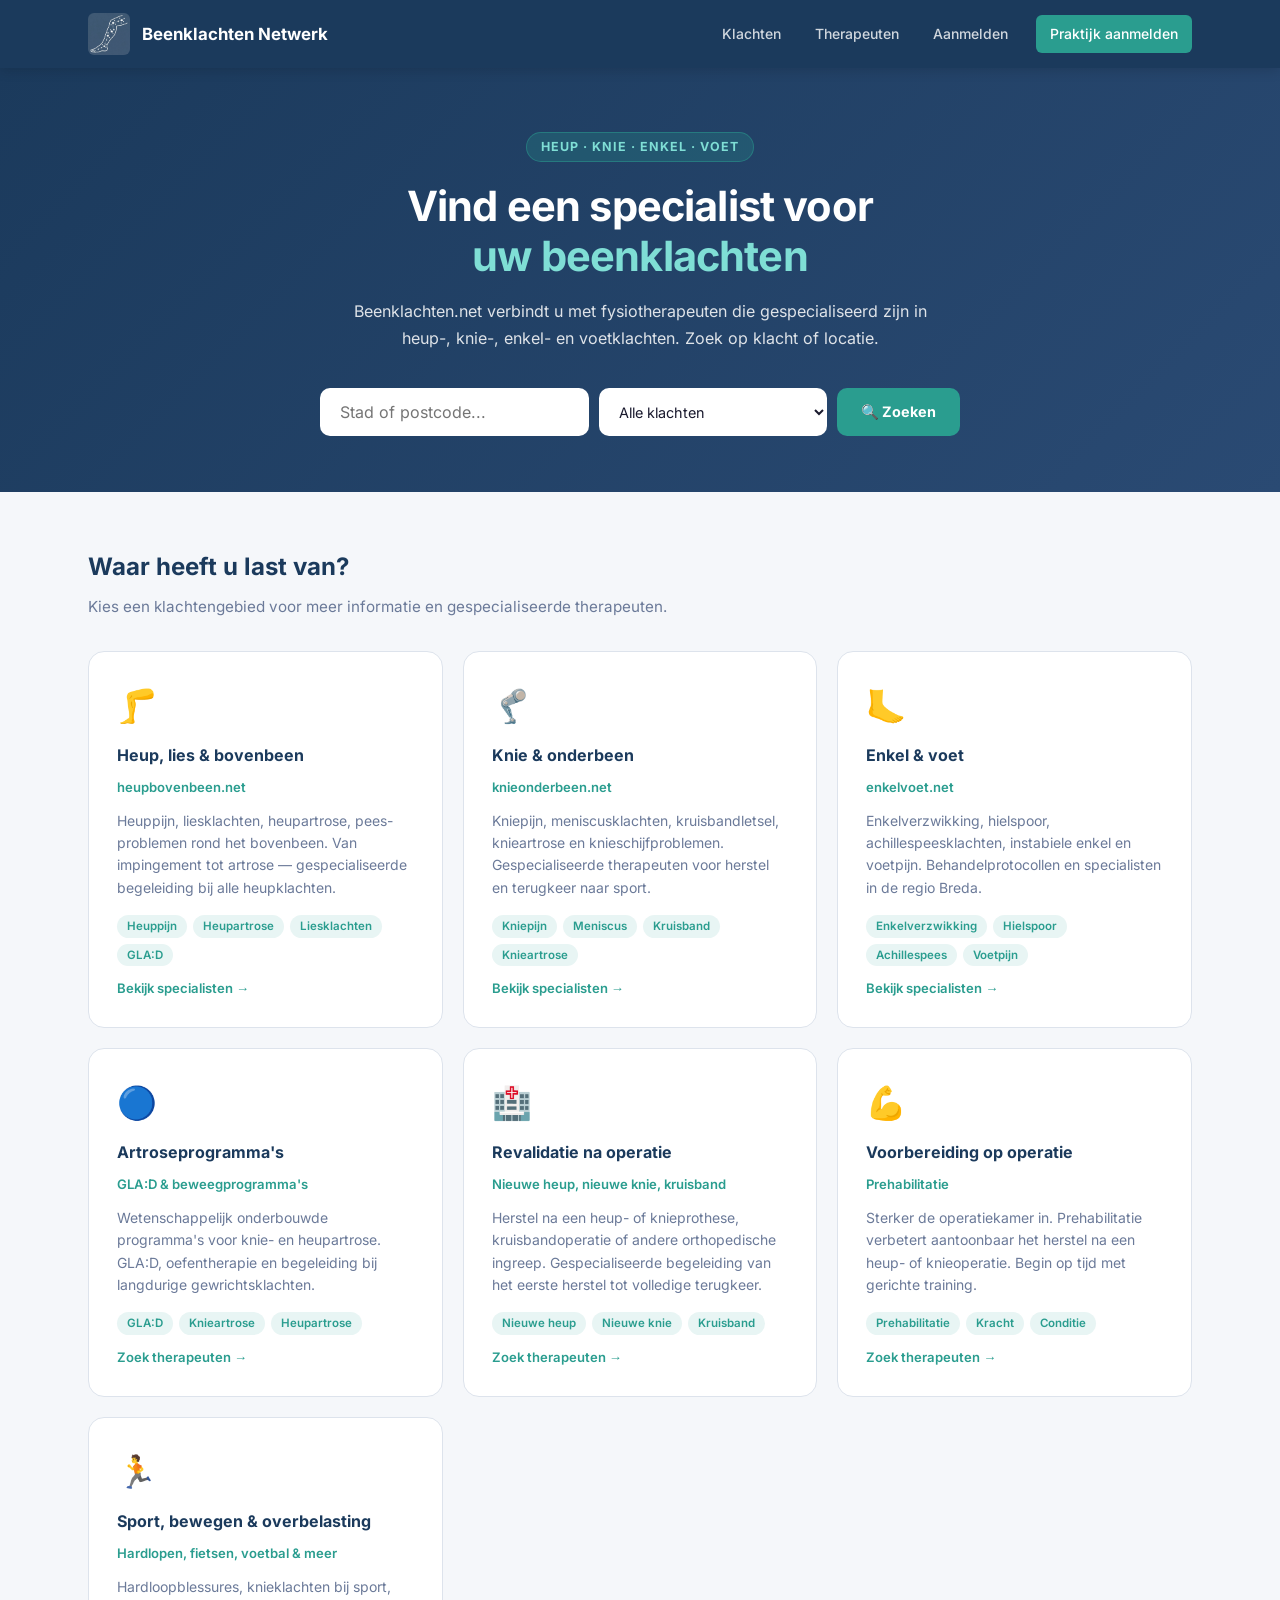
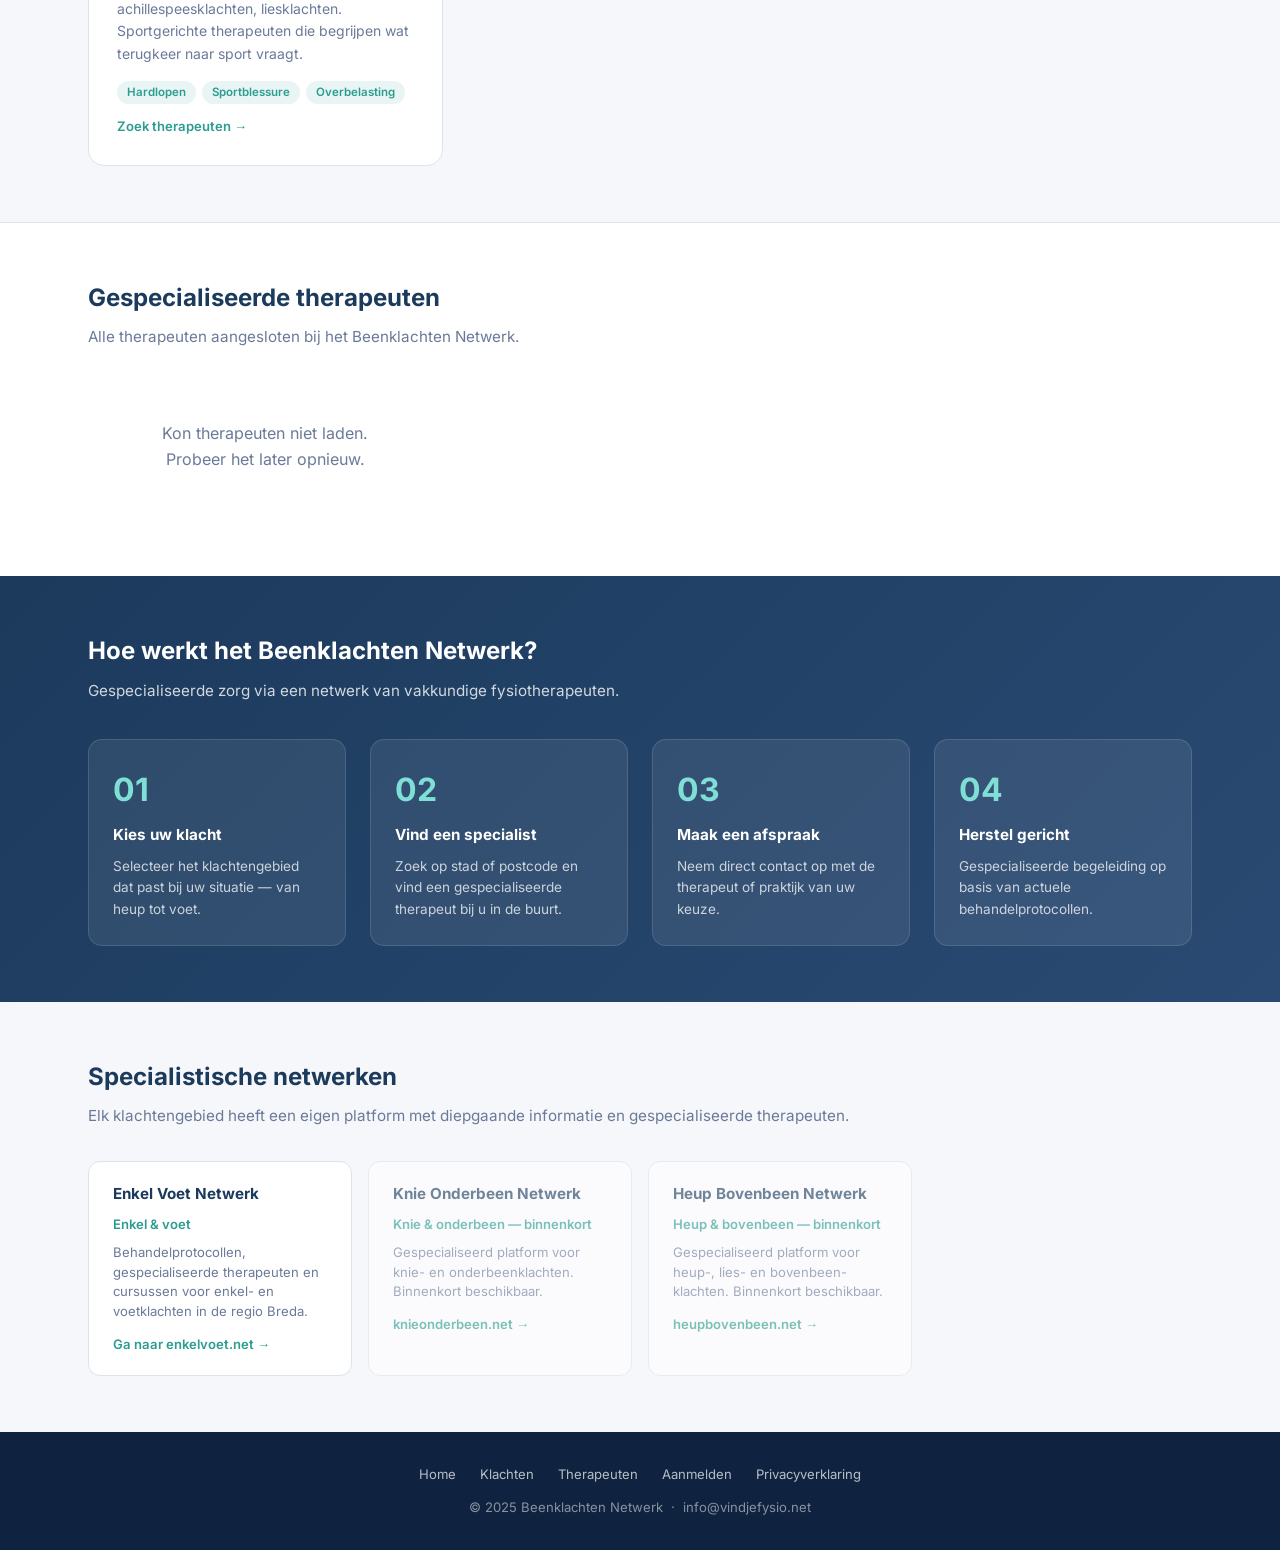
==== commit de5cb1cd: "Update index.html" ====
--- a/index.html
+++ b/index.html
@@ -367,7 +367,7 @@
     <a href="aanmelden.html">Aanmelden</a>
     <a href="privacy.html">Privacyverklaring</a>
   </div>
-  <p>© 2025 Beenklachten Netwerk &nbsp;·&nbsp; info@beenklachten.net</p>
+  <p>© 2025 Beenklachten Netwerk &nbsp;·&nbsp; info@vindjefysio.net</p>
 </footer>
 
 <script>
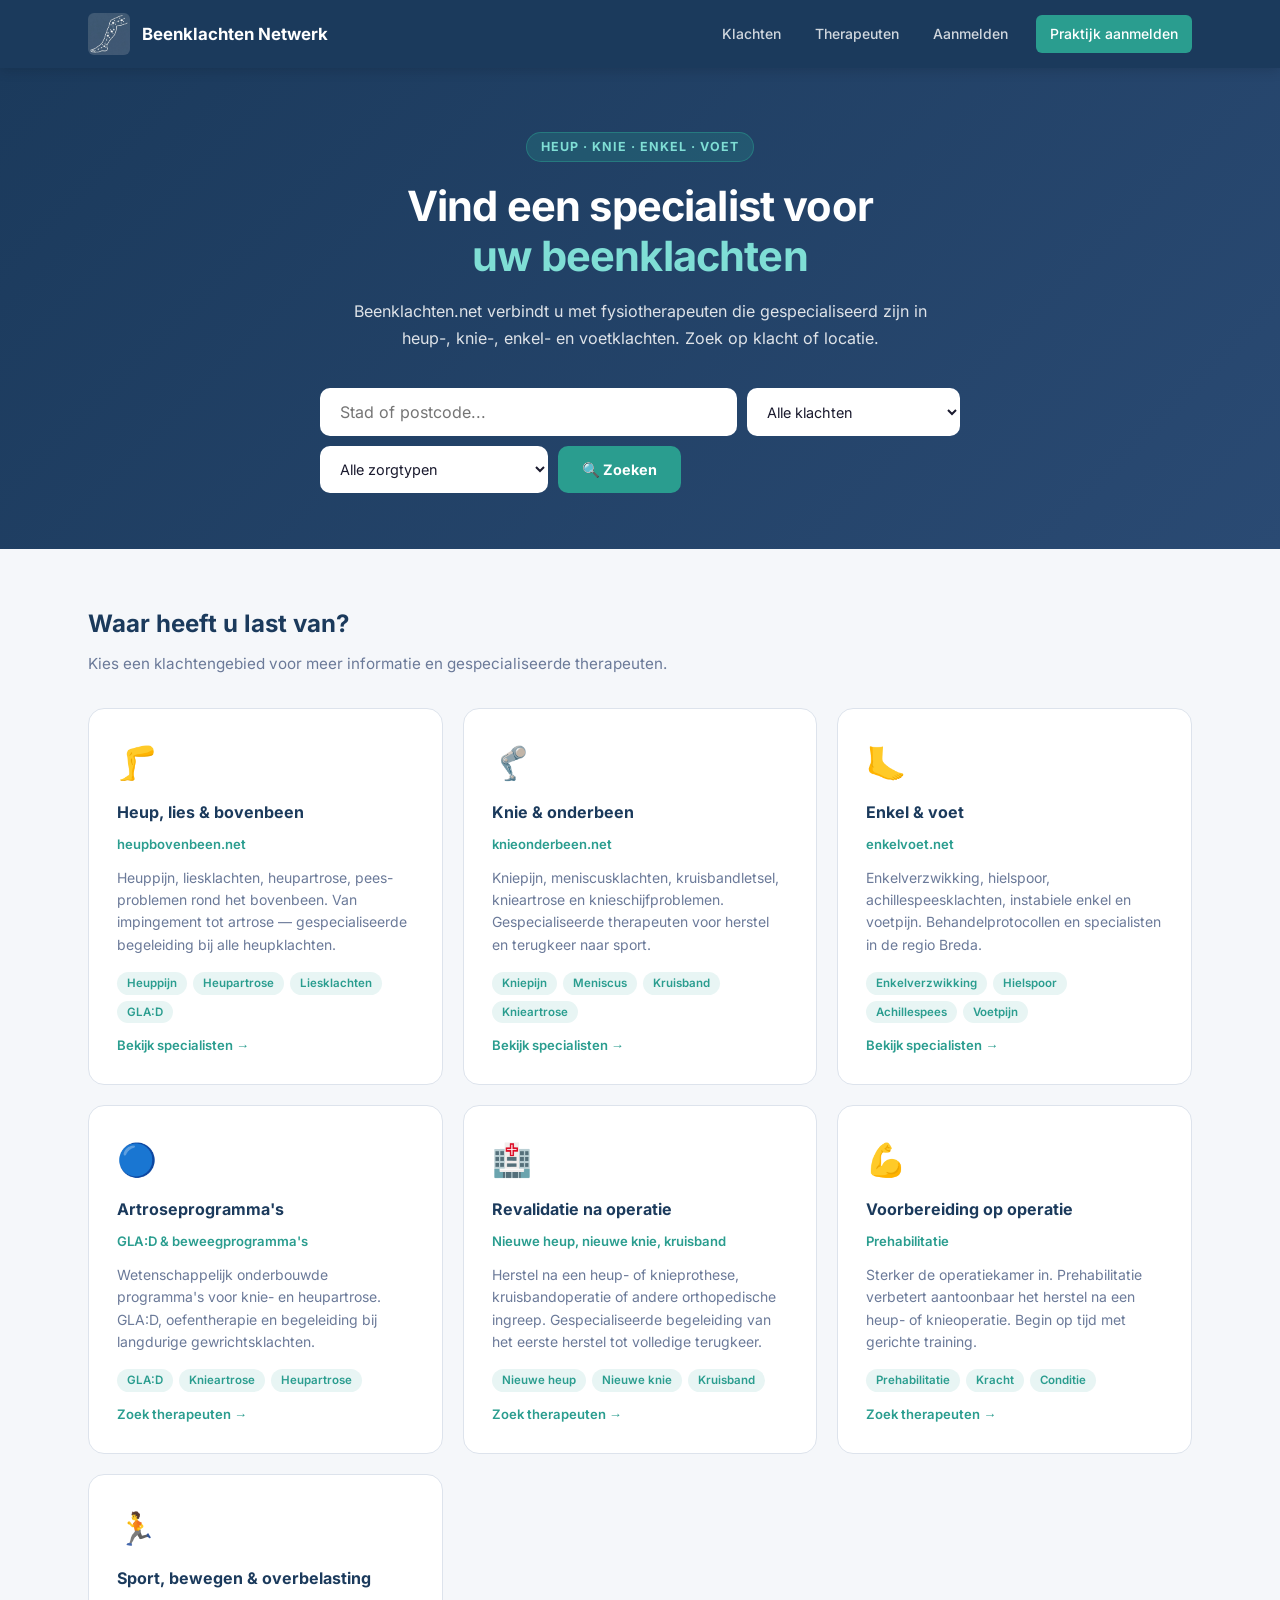
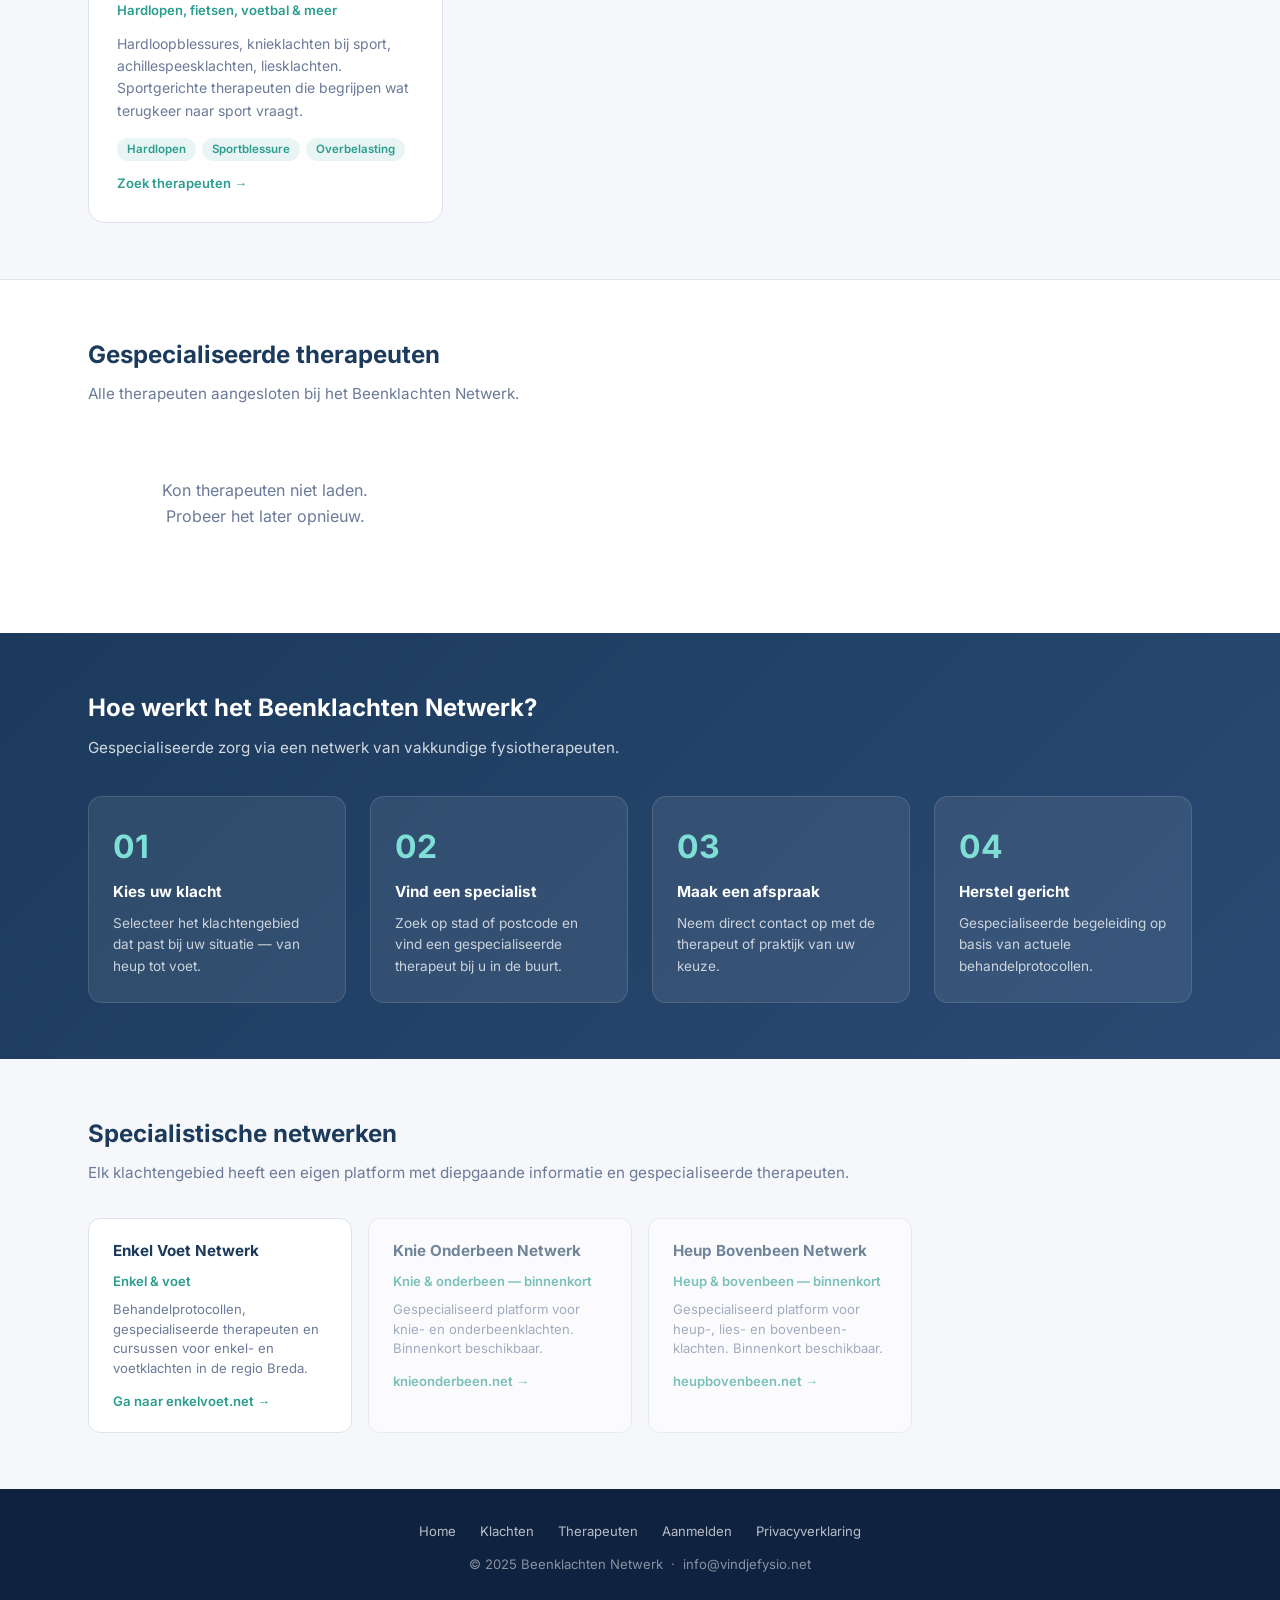
==== commit e812c302: "Enhance category and zorgtype dropdown functionality Updated dropdowns for category and zorgtype to " ====
--- a/index.html
+++ b/index.html
@@ -173,15 +173,18 @@
       <div class="zoek-input-wrap">
         <input type="text" id="zoek-stad" placeholder="Stad of postcode..." />
       </div>
-      <select id="zoek-categorie" class="zoek-select">
+      <select id="zoek-categorie" class="zoek-select" onchange="updateZorgTypeDropdown()">
         <option value="">Alle klachten</option>
         <option value="heup">Heup, lies & bovenbeen</option>
         <option value="knie">Knie & onderbeen</option>
         <option value="enkel">Enkel & voet</option>
-        <option value="artrose">Artroseprogramma's</option>
+      </select>
+      <select id="zoek-zorgtype" class="zoek-select">
+        <option value="">Alle zorgtypen</option>
+        <option value="algemeen">Algemene klachten</option>
+        <option value="sport">Sport & overbelasting</option>
         <option value="revalidatie">Revalidatie na operatie</option>
         <option value="voorbereiding">Voorbereiding op operatie</option>
-        <option value="sport">Sport & overbelasting</option>
       </select>
       <button class="zoek-btn" onclick="zoekTherapeutenMetFilter()">🔍 Zoeken</button>
     </div>
@@ -379,30 +382,30 @@
 
 async function laadTherapeutenMetPraktijken() {
   try {
-    // Haal therapeuten op met praktijkinfo
-    const resp = await fetch(
-      `${SUPABASE_URL}/rest/v1/therapeuten?actief=eq.true&select=id,voornaam,achternaam,foto_url,bio,disciplines,code,praktijk_id,praktijken(naam,stad,straat,postcode)`,
-      { headers: HEADERS }
-    );
-    const therapeuten = await resp.json();
-
-    // Check specialisten via cursus_voortgang
-    const codes = therapeuten.map(t => t.code).filter(Boolean);
-    let specialisten = new Set();
-    if (codes.length > 0) {
-      const codeFilter = codes.map(c => `therapeut_code.eq.${c}`).join(',');
-      const vResp = await fetch(
-        `${SUPABASE_URL}/rest/v1/cursus_voortgang?or=(${codeFilter})&geslaagd=eq.true&select=therapeut_code`,
-        { headers: HEADERS }
-      );
-      const voortgang = await vResp.json();
-      (voortgang || []).forEach(v => specialisten.add(v.therapeut_code));
-    }
-
-    allTherapeutenData = therapeuten.map(t => ({
-      ...t,
-      isSpecialist: specialisten.has(t.code)
-    }));
+    const [r1, r2, r3, r4] = await Promise.all([
+      fetch(`${SUPABASE_URL}/rest/v1/therapeuten?actief=eq.true&select=id,voornaam,achternaam,foto_url,bio,disciplines,code`, { headers: HEADERS }),
+      fetch(`${SUPABASE_URL}/rest/v1/praktijken?actief=eq.true&select=id,naam,straat,postcode,stad,website`, { headers: HEADERS }),
+      fetch(`${SUPABASE_URL}/rest/v1/therapeut_praktijken?select=therapeut_id,praktijk_id`, { headers: HEADERS }),
+      fetch(`${SUPABASE_URL}/rest/v1/cursus_voortgang?geslaagd=eq.true&select=therapeut_code`, { headers: HEADERS })
+    ]);
+
+    const therapeuten = await r1.json();
+    const praktijken = await r2.json();
+    const koppelingen = await r3.json();
+    const voortgang = await r4.json();
+
+    const specialisten = new Set((voortgang || []).map(v => v.therapeut_code));
+
+    // Koppel praktijkinfo aan therapeuten via junction tabel
+    allTherapeutenData = therapeuten.map(t => {
+      const koppeling = koppelingen.find(k => k.therapeut_id === t.id);
+      const praktijk = koppeling ? praktijken.find(p => p.id === koppeling.praktijk_id) : null;
+      return {
+        ...t,
+        praktijken: praktijk || null,
+        isSpecialist: specialisten.has(t.code)
+      };
+    });
 
     renderTherapeutenLijst(allTherapeutenData);
   } catch(e) {
@@ -449,54 +452,93 @@
   }).join('');
 }
 
-// Mapping categorie dropdown naar discipline/zoektermen
-const CATEGORIE_TERMEN = {
-  heup: ['heup', 'lies', 'bovenbeen', 'heupartrose', 'glad'],
-  knie: ['knie', 'onderbeen', 'meniscus', 'kruisband', 'knieartrose'],
-  enkel: ['enkel', 'voet', 'hielspoor', 'achillespees'],
-  artrose: ['artrose', 'glad', 'gewricht'],
-  revalidatie: ['revalidatie', 'operatie', 'prothese', 'herstel'],
-  voorbereiding: ['prehabilitatie', 'voorbereiding', 'operatie'],
-  sport: ['sport', 'hardlopen', 'blessure', 'overbelasting']
+// Klachtengebied → subcategorie IDs
+const KLACHT_IDS = {
+  heup: [43],
+  knie: [44],
+  enkel: [45],
+  artrose: [46]
 };
 
-function zoekTherapeutenMetFilter() {
+// Zorgtype → subcategorie IDs
+const ZORGTYPE_IDS = {
+  revalidatie: [47],
+  voorbereiding: [48],
+  sport: [49],
+  algemeen: [43, 44, 45, 46] // algemene klachten = alle klachtengebieden
+};
+
+function updateZorgTypeDropdown() {
+  // Zorgtype dropdown altijd zichtbaar — geen aanpassing nodig
+}
+
+async function zoekTherapeutenMetFilter() {
   const zoekterm = document.getElementById('zoek-stad').value.trim().toLowerCase();
   const categorie = document.getElementById('zoek-categorie').value;
+  const zorgtype = document.getElementById('zoek-zorgtype').value;
 
   let gefilterd = [...allTherapeutenData];
 
   // Filter op stad/postcode
   if (zoekterm) {
+    const zoekSchoon = zoekterm.replace(/\s/g, '');
     gefilterd = gefilterd.filter(t => {
       const therapeutStad = (t.praktijken?.stad || '').toLowerCase();
       const therapeutStraat = (t.praktijken?.straat || '').toLowerCase();
       const therapeutPostcode = (t.praktijken?.postcode || '').toLowerCase().replace(/\s/g, '');
-      const zoekSchoon = zoekterm.replace(/\s/g, '');
       return therapeutStad.includes(zoekterm)
         || therapeutStraat.includes(zoekterm)
         || therapeutPostcode.includes(zoekSchoon);
     });
   }
 
-  // Filter op categorie via disciplines
-  if (categorie && CATEGORIE_TERMEN[categorie]) {
-    const termen = CATEGORIE_TERMEN[categorie];
-    gefilterd = gefilterd.filter(t => {
-      const disciplines = (t.disciplines || []).map(d => d.toLowerCase()).join(' ');
-      const bio = (t.bio || '').toLowerCase();
-      return termen.some(term => disciplines.includes(term) || bio.includes(term));
-    });
+  // Filter op klachtengebied EN zorgtype via therapeut_subcategorieen
+  const subcatIds = [];
+  if (categorie && KLACHT_IDS[categorie]) subcatIds.push(...KLACHT_IDS[categorie]);
+  if (zorgtype && ZORGTYPE_IDS[zorgtype]) subcatIds.push(...ZORGTYPE_IDS[zorgtype]);
+
+  if (subcatIds.length > 0) {
+    const therapeutIds = gefilterd.map(t => t.id);
+    if (therapeutIds.length > 0) {
+      try {
+        // Haal alle subcategorie koppelingen op voor deze therapeuten
+        const idFilter = therapeutIds.map(id => `therapeut_id.eq.${id}`).join(',');
+        const resp = await fetch(
+          `${SUPABASE_URL}/rest/v1/therapeut_subcategorieen?or=(${idFilter})&select=therapeut_id,subcategorie_id`,
+          { headers: HEADERS }
+        );
+        const koppelingen = await resp.json();
+
+        // Therapeut moet gekoppeld zijn aan ALLE gevraagde subcategorie-groepen
+        gefilterd = gefilterd.filter(t => {
+          const therapeutSubcats = koppelingen
+            .filter(k => k.therapeut_id === t.id)
+            .map(k => k.subcategorie_id);
+
+          // Check klachtengebied
+          if (categorie && KLACHT_IDS[categorie]) {
+            if (!KLACHT_IDS[categorie].some(id => therapeutSubcats.includes(id))) return false;
+          }
+          // Check zorgtype
+          if (zorgtype && ZORGTYPE_IDS[zorgtype] && zorgtype !== 'algemeen') {
+            if (!ZORGTYPE_IDS[zorgtype].some(id => therapeutSubcats.includes(id))) return false;
+          }
+          return true;
+        });
+      } catch(e) {
+        console.error('Fout bij laden subcategorie filter:', e);
+      }
+    }
   }
 
   document.getElementById('therapeuten').scrollIntoView({ behavior: 'smooth' });
   renderTherapeutenLijst(gefilterd);
 }
 
-function filterCategorie(cat) {
+async function filterCategorie(cat) {
   document.getElementById('zoek-categorie').value = cat;
   document.getElementById('therapeuten').scrollIntoView({ behavior: 'smooth' });
-  zoekTherapeutenMetFilter();
+  await zoekTherapeutenMetFilter();
 }
 
 // Enter-toets in zoekbalk
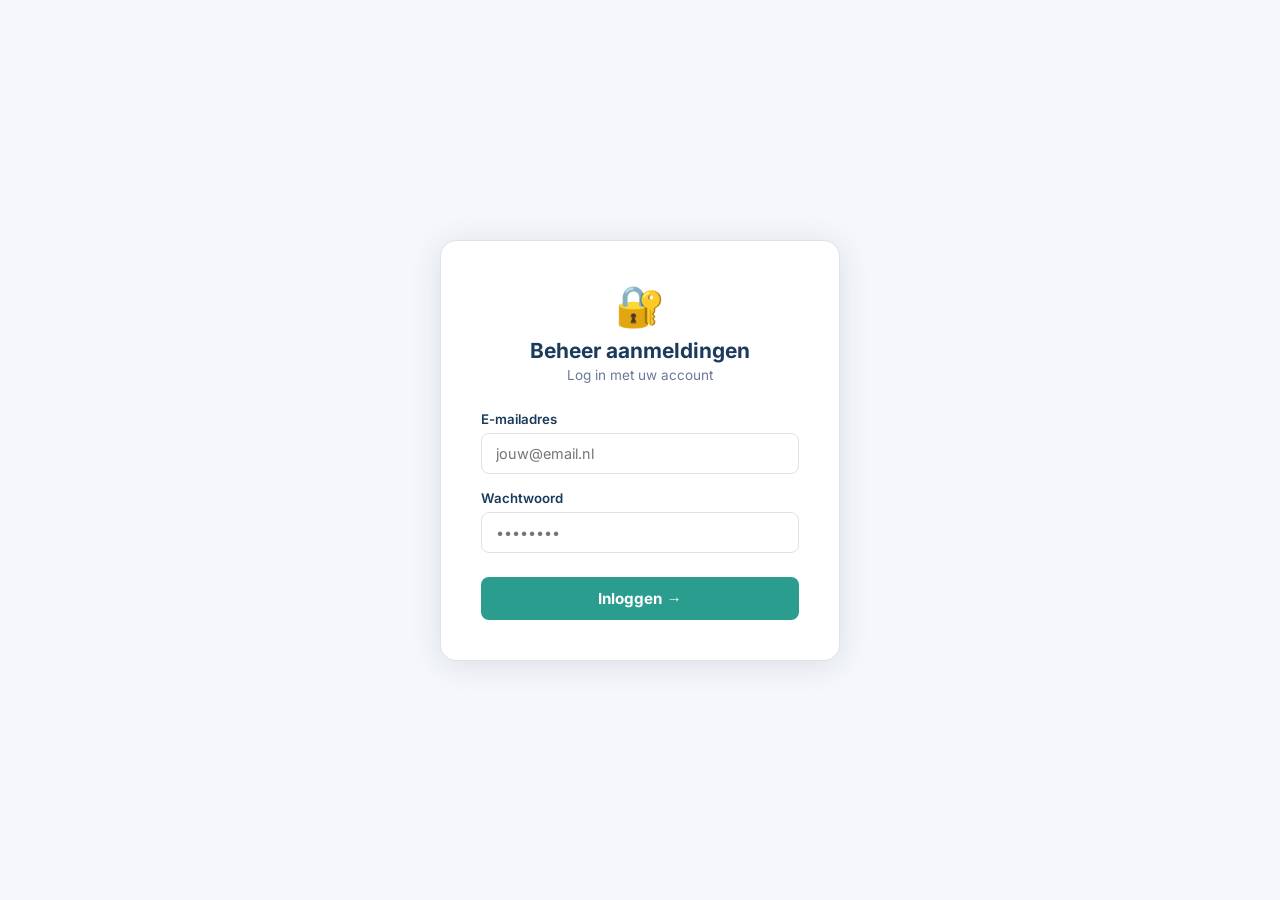
==== commit 2637a63c: "Update print statement from 'Hello' to 'Goodbye'" ====
--- a/index.html
+++ b/index.html
@@ -3,551 +3,640 @@
 <head>
   <meta charset="UTF-8" />
   <meta name="viewport" content="width=device-width, initial-scale=1.0" />
-  <title>Beenklachten Netwerk – Vind een fysiotherapeut voor heup, knie, enkel en voet</title>
-  <meta name="description" content="Beenklachten.net verbindt u met gespecialiseerde fysiotherapeuten voor heup-, knie-, enkel- en voetklachten in uw regio." />
+  <title>Beheer — Aanmeldingen</title>
   <style>
-    @font-face {
-      font-family: 'Inter';
-      src: url('fonts/inter-v20-latin-300.woff2') format('woff2');
-      font-weight: 300;
-      font-display: swap;
-    }
-    @font-face {
-      font-family: 'Inter';
-      src: url('fonts/inter-v20-latin-regular.woff2') format('woff2');
-      font-weight: 400;
-      font-display: swap;
-    }
-    @font-face {
-      font-family: 'Inter';
-      src: url('fonts/inter-v20-latin-500.woff2') format('woff2');
-      font-weight: 500;
-      font-display: swap;
-    }
-    @font-face {
-      font-family: 'Inter';
-      src: url('fonts/inter-v20-latin-600.woff2') format('woff2');
-      font-weight: 600;
-      font-display: swap;
-    }
-    @font-face {
-      font-family: 'Inter';
-      src: url('fonts/inter-v20-latin-700.woff2') format('woff2');
-      font-weight: 700;
-      font-display: swap;
-    }
-
+    @font-face { font-family: 'Inter'; src: url('fonts/inter-v20-latin-300.woff2') format('woff2'); font-weight: 300; font-display: swap; }
+    @font-face { font-family: 'Inter'; src: url('fonts/inter-v20-latin-regular.woff2') format('woff2'); font-weight: 400; font-display: swap; }
+    @font-face { font-family: 'Inter'; src: url('fonts/inter-v20-latin-500.woff2') format('woff2'); font-weight: 500; font-display: swap; }
+    @font-face { font-family: 'Inter'; src: url('fonts/inter-v20-latin-600.woff2') format('woff2'); font-weight: 600; font-display: swap; }
+    @font-face { font-family: 'Inter'; src: url('fonts/inter-v20-latin-700.woff2') format('woff2'); font-weight: 700; font-display: swap; }
     *, *::before, *::after { box-sizing: border-box; margin: 0; padding: 0; }
     :root {
-      --navy: #1B3A5C;
-      --navy-dark: #0F2340;
-      --teal: #2A9D8F;
-      --teal-light: #E8F5F4;
-      --grey-bg: #F5F7FA;
-      --grey-border: #DDE3EC;
-      --text: #1A1A2E;
-      --text-muted: #6B7A99;
-      --white: #FFFFFF;
-    }
-    html { scroll-behavior: smooth; }
-    body { font-family: 'Inter', sans-serif; font-size: 16px; color: var(--text); background: var(--grey-bg); line-height: 1.6; }
-
-    /* ── HEADER ── */
-    header { background: var(--navy); position: sticky; top: 0; z-index: 100; box-shadow: 0 2px 12px rgba(0,0,0,0.15); }
-    .header-inner { max-width: 1200px; margin: 0 auto; padding: 0 clamp(1rem, 4vw, 3rem); display: flex; align-items: center; justify-content: space-between; height: 68px; }
-    .logo { display: flex; align-items: center; gap: 12px; text-decoration: none; }
-    .logo-icon { width: 42px; height: 42px; border-radius: 6px; object-fit: cover; }
-    .logo-text { color: var(--white); font-weight: 700; font-size: 1.05rem; line-height: 1.2; }
-    nav { display: flex; gap: 6px; }
-    nav a { color: rgba(255,255,255,0.8); text-decoration: none; font-size: 0.875rem; font-weight: 500; padding: 8px 14px; border-radius: 6px; transition: background 0.2s; }
-    nav a:hover { background: rgba(255,255,255,0.12); color: var(--white); }
-    nav a.cta { background: var(--teal); color: var(--white); margin-left: 8px; }
-    nav a.cta:hover { background: #238a7e; }
-    @media (max-width: 700px) { nav { display: none; } }
-
-    /* ── HERO ── */
-    .hero { background: linear-gradient(135deg, var(--navy) 0%, #2A4A73 100%); color: var(--white); padding: 64px 24px 56px; text-align: center; }
-    .hero-eyebrow { display: inline-block; background: rgba(42,157,143,0.25); border: 1px solid rgba(42,157,143,0.5); color: #7FDED5; font-size: 0.78rem; font-weight: 700; padding: 4px 14px; border-radius: 999px; margin-bottom: 20px; letter-spacing: 0.08em; text-transform: uppercase; }
-    .hero h1 { font-size: clamp(1.8rem, 4vw, 2.6rem); font-weight: 700; margin-bottom: 16px; letter-spacing: -0.02em; line-height: 1.2; }
-    .hero h1 em { font-style: normal; color: #7FDED5; }
-    .hero p { opacity: 0.85; max-width: 580px; margin: 0 auto 36px; font-size: 1rem; line-height: 1.7; }
-
-    /* ── ZOEKBALK ── */
-    .zoek-wrap { max-width: 640px; margin: 0 auto; }
-    .zoek-rij { display: flex; gap: 10px; flex-wrap: wrap; }
-    .zoek-input-wrap { flex: 1; min-width: 200px; position: relative; }
-    .zoek-input-wrap input { width: 100%; padding: 14px 20px; border: none; border-radius: 10px; font-family: 'Inter', sans-serif; font-size: 1rem; color: var(--text); outline: none; }
-    .zoek-select { padding: 14px 16px; border: none; border-radius: 10px; font-family: 'Inter', sans-serif; font-size: 0.9rem; color: var(--text); outline: none; background: var(--white); min-width: 180px; }
-    .zoek-btn { padding: 14px 24px; background: var(--teal); color: white; border: none; border-radius: 10px; cursor: pointer; font-weight: 700; font-size: 0.9rem; font-family: 'Inter', sans-serif; transition: background 0.2s; white-space: nowrap; }
-    .zoek-btn:hover { background: #238a7e; }
-
-    /* ── SUBCATEGORIE TEGELS ── */
-    .sectie { max-width: 1200px; margin: 56px auto; padding: 0 clamp(1rem, 4vw, 3rem); }
-    .sectie-titel { font-size: 1.5rem; font-weight: 700; color: var(--navy); margin-bottom: 8px; }
-    .sectie-sub { font-size: 0.95rem; color: var(--text-muted); margin-bottom: 32px; }
-    .tegels { display: grid; grid-template-columns: repeat(auto-fill, minmax(300px, 1fr)); gap: 20px; }
-    .tegel { background: var(--white); border: 1px solid var(--grey-border); border-radius: 16px; padding: 28px; transition: all 0.2s; text-decoration: none; color: inherit; display: flex; flex-direction: column; gap: 12px; cursor: pointer; }
-    .tegel:hover { box-shadow: 0 8px 32px rgba(27,58,92,0.12); border-color: var(--teal); transform: translateY(-2px); }
-    .tegel-icon { font-size: 2rem; }
-    .tegel-naam { font-size: 1rem; font-weight: 700; color: var(--navy); }
-    .tegel-sub { font-size: 0.82rem; color: var(--teal); font-weight: 600; margin-top: -4px; }
-    .tegel-beschrijving { font-size: 0.875rem; color: var(--text-muted); line-height: 1.6; }
-    .tegel-tags { display: flex; flex-wrap: wrap; gap: 6px; margin-top: 4px; }
-    .tag { background: var(--teal-light); color: var(--teal); font-size: 0.72rem; font-weight: 600; padding: 2px 10px; border-radius: 999px; }
-    .tegel-link { font-size: 0.82rem; font-weight: 600; color: var(--teal); margin-top: auto; display: flex; align-items: center; gap: 4px; }
-
-    /* ── THERAPEUTEN ── */
-    .therapeuten-sectie { background: var(--white); border-top: 1px solid var(--grey-border); padding: 56px 0; }
-    .therapeuten-inner { max-width: 1200px; margin: 0 auto; padding: 0 clamp(1rem, 4vw, 3rem); }
-    .resultaat-info { font-size: 0.85rem; color: var(--text-muted); margin-bottom: 20px; }
-    .therapeuten-grid { display: grid; grid-template-columns: repeat(auto-fill, minmax(280px, 1fr)); gap: 20px; }
-    .therapeut-kaart { background: var(--grey-bg); border: 1px solid var(--grey-border); border-radius: 14px; padding: 24px; display: flex; flex-direction: column; gap: 12px; transition: box-shadow 0.2s; }
-    .therapeut-kaart:hover { box-shadow: 0 4px 20px rgba(27,58,92,0.10); }
-    .therapeut-header { display: flex; gap: 14px; align-items: center; }
-    .therapeut-foto { width: 56px; height: 56px; border-radius: 50%; object-fit: cover; border: 2px solid var(--teal-light); flex-shrink: 0; }
-    .therapeut-avatar { width: 56px; height: 56px; border-radius: 50%; background: var(--teal-light); display: flex; align-items: center; justify-content: center; font-size: 1.4rem; flex-shrink: 0; }
-    .therapeut-naam { font-size: 0.95rem; font-weight: 700; color: var(--navy); }
-    .therapeut-praktijk { font-size: 0.82rem; color: var(--text-muted); }
-    .therapeut-stad { font-size: 0.82rem; color: var(--teal); font-weight: 600; }
-    .therapeut-bio { font-size: 0.82rem; color: var(--text-muted); line-height: 1.5; display: -webkit-box; -webkit-line-clamp: 3; -webkit-box-orient: vertical; overflow: hidden; }
-    .therapeut-disciplines { display: flex; flex-wrap: wrap; gap: 4px; }
-    .disc-tag { background: var(--teal-light); color: var(--teal); font-size: 0.7rem; font-weight: 600; padding: 2px 8px; border-radius: 999px; }
-    .specialist-badge { background: #FEF9E7; color: #C9940A; font-size: 0.7rem; font-weight: 700; padding: 2px 8px; border-radius: 999px; }
-    .laden { text-align: center; padding: 48px; color: var(--text-muted); }
-    .laden-spinner { font-size: 2rem; margin-bottom: 12px; animation: spin 1s linear infinite; display: inline-block; }
-    @keyframes spin { to { transform: rotate(360deg); } }
-    .geen-resultaten { text-align: center; padding: 48px; color: var(--text-muted); }
-
-    /* ── HOE WERKT HET ── */
-    .hoe-sectie { background: linear-gradient(135deg, var(--navy) 0%, #2A4A73 100%); color: var(--white); padding: 56px 0; }
-    .hoe-inner { max-width: 1200px; margin: 0 auto; padding: 0 clamp(1rem, 4vw, 3rem); }
-    .hoe-inner h2 { font-size: 1.5rem; font-weight: 700; margin-bottom: 8px; }
-    .hoe-inner > p { opacity: 0.8; margin-bottom: 36px; font-size: 0.95rem; }
-    .hoe-stappen { display: grid; grid-template-columns: repeat(auto-fit, minmax(220px, 1fr)); gap: 24px; }
-    .hoe-stap { background: rgba(255,255,255,0.08); border: 1px solid rgba(255,255,255,0.12); border-radius: 14px; padding: 24px; }
-    .hoe-nr { font-size: 2rem; font-weight: 700; color: #7FDED5; margin-bottom: 8px; }
-    .hoe-stap h3 { font-size: 0.95rem; font-weight: 700; margin-bottom: 8px; }
-    .hoe-stap p { font-size: 0.85rem; opacity: 0.75; line-height: 1.6; }
-
-    /* ── SUBSITES ── */
-    .subsites-sectie { max-width: 1200px; margin: 56px auto; padding: 0 clamp(1rem, 4vw, 3rem); }
-    .subsites-grid { display: grid; grid-template-columns: repeat(auto-fill, minmax(240px, 1fr)); gap: 16px; margin-top: 32px; }
-    .subsite-kaart { background: var(--white); border: 1px solid var(--grey-border); border-radius: 12px; padding: 20px 24px; display: flex; flex-direction: column; gap: 8px; text-decoration: none; color: inherit; transition: all 0.2s; }
-    .subsite-kaart:hover { border-color: var(--teal); box-shadow: 0 4px 16px rgba(27,58,92,0.08); }
-    .subsite-naam { font-size: 0.95rem; font-weight: 700; color: var(--navy); }
-    .subsite-focus { font-size: 0.82rem; color: var(--teal); font-weight: 600; }
-    .subsite-omschrijving { font-size: 0.82rem; color: var(--text-muted); line-height: 1.5; }
-    .subsite-pijl { font-size: 0.82rem; color: var(--teal); font-weight: 600; margin-top: 4px; }
-
-    /* ── FOOTER ── */
-    footer { background: var(--navy-dark); color: rgba(255,255,255,0.5); text-align: center; padding: 32px 24px; font-size: 0.82rem; }
-    footer a { color: rgba(255,255,255,0.7); text-decoration: none; }
-    footer a:hover { color: var(--white); }
-    .footer-links { display: flex; justify-content: center; gap: 24px; flex-wrap: wrap; margin-bottom: 12px; }
+      --navy: #1B3A5C; --teal: #2A9D8F; --teal-light: #E8F5F4;
+      --grey-bg: #F5F7FA; --grey-border: #DDE3EC;
+      --text: #1A1A2E; --text-muted: #6B7A99; --white: #FFFFFF;
+      --green: #27AE60; --red: #E74C3C; --gold: #C9940A;
+    }
+    body { font-family: 'Inter', sans-serif; background: var(--grey-bg); color: var(--text); min-height: 100vh; }
+    .login-wrap { min-height: 100vh; display: flex; align-items: center; justify-content: center; }
+    .login-box { background: white; border-radius: 16px; padding: 40px; width: 100%; max-width: 400px; box-shadow: 0 4px 32px rgba(27,58,92,0.12); border: 1px solid var(--grey-border); }
+    .login-logo { text-align: center; margin-bottom: 28px; }
+    .login-logo .icon { font-size: 2.5rem; }
+    .login-logo h1 { font-size: 1.3rem; font-weight: 700; color: var(--navy); margin-top: 8px; }
+    .login-logo p { font-size: 0.85rem; color: var(--text-muted); margin-top: 4px; }
+    .form-group { margin-bottom: 16px; }
+    .form-group label { display: block; font-size: 0.83rem; font-weight: 600; color: var(--navy); margin-bottom: 6px; }
+    .form-group input { width: 100%; padding: 11px 14px; border: 1.5px solid var(--grey-border); border-radius: 8px; font-family: 'Inter', sans-serif; font-size: 0.9rem; outline: none; transition: border-color 0.2s; }
+    .form-group input:focus { border-color: var(--teal); box-shadow: 0 0 0 3px rgba(42,157,143,0.12); }
+    .btn-login { width: 100%; padding: 12px; background: var(--teal); color: white; border: none; border-radius: 8px; font-family: 'Inter', sans-serif; font-size: 0.95rem; font-weight: 700; cursor: pointer; transition: background 0.2s; margin-top: 8px; }
+    .btn-login:hover { background: #238a7e; }
+    .btn-login:disabled { opacity: 0.6; cursor: not-allowed; }
+    .login-fout { background: #FDE8E8; border: 1px solid var(--red); color: var(--red); border-radius: 8px; padding: 10px 14px; font-size: 0.85rem; margin-top: 12px; display: none; }
+    .beheer-wrap { display: none; }
+    header { background: var(--navy); padding: 16px 32px; display: flex; align-items: center; justify-content: space-between; }
+    header h1 { color: white; font-size: 1.2rem; font-weight: 700; }
+    .header-rechts { display: flex; align-items: center; gap: 16px; }
+    .header-email { color: rgba(255,255,255,0.7); font-size: 0.85rem; }
+    .btn-uitloggen { background: rgba(255,255,255,0.15); color: white; border: none; border-radius: 6px; padding: 6px 14px; font-family: 'Inter', sans-serif; font-size: 0.82rem; font-weight: 600; cursor: pointer; }
+    .tabs { background: white; border-bottom: 1px solid var(--grey-border); padding: 0 32px; display: flex; }
+    .tab { padding: 16px 24px; font-size: 0.875rem; font-weight: 600; color: var(--text-muted); cursor: pointer; border-bottom: 3px solid transparent; transition: all 0.2s; }
+    .tab:hover { color: var(--navy); }
+    .tab.actief { color: var(--teal); border-bottom-color: var(--teal); }
+    .tab-badge { display: inline-block; background: #FEF3CD; color: #856404; font-size: 0.68rem; font-weight: 700; padding: 1px 6px; border-radius: 999px; margin-left: 6px; }
+    .container { max-width: 1000px; margin: 32px auto; padding: 0 24px; }
+    .tab-content { display: none; }
+    .tab-content.actief { display: block; }
+    .stats { display: grid; grid-template-columns: repeat(3, 1fr); gap: 16px; margin-bottom: 32px; }
+    .stat-card { background: white; border-radius: 12px; padding: 20px 24px; border: 1px solid var(--grey-border); }
+    .stat-card .num { font-size: 2rem; font-weight: 700; color: var(--navy); }
+    .stat-card .label { font-size: 0.85rem; color: var(--text-muted); margin-top: 4px; }
+    .sectie-titel { font-size: 1rem; font-weight: 700; color: var(--navy); margin-bottom: 16px; display: flex; align-items: center; gap: 8px; }
+    .badge { display: inline-block; background: #FEF3CD; color: #856404; font-size: 0.72rem; font-weight: 700; padding: 2px 8px; border-radius: 999px; }
+    .kaart { background: white; border: 1px solid var(--grey-border); border-radius: 16px; padding: 24px; margin-bottom: 16px; }
+    .kaart-header { display: flex; justify-content: space-between; align-items: flex-start; margin-bottom: 16px; }
+    .kaart-naam { font-size: 1.1rem; font-weight: 700; color: var(--navy); }
+    .kaart-tier { display: inline-block; font-size: 0.72rem; font-weight: 700; padding: 3px 10px; border-radius: 999px; margin-left: 8px; }
+    .tier-basis { background: var(--teal-light); color: var(--teal); }
+    .tier-plus { background: #EAF0FB; color: #1A5276; }
+    .tier-partner { background: #FEF9E7; color: var(--gold); }
+    .kaart-info { display: grid; grid-template-columns: 1fr 1fr; gap: 12px; margin-bottom: 16px; }
+    .info-item { font-size: 0.85rem; }
+    .info-label { color: var(--text-muted); font-size: 0.75rem; font-weight: 600; text-transform: uppercase; letter-spacing: 0.05em; margin-bottom: 2px; }
+    .info-waarde { color: var(--text); }
+    .disciplines { display: flex; flex-wrap: wrap; gap: 6px; margin-bottom: 16px; }
+    .disc-tag { background: var(--teal-light); color: var(--teal); font-size: 0.75rem; font-weight: 600; padding: 3px 10px; border-radius: 999px; }
+    .kaart-acties { display: flex; gap: 12px; padding-top: 16px; border-top: 1px solid var(--grey-border); flex-wrap: wrap; }
+    .btn { padding: 10px 20px; border-radius: 8px; border: none; font-family: 'Inter', sans-serif; font-size: 0.875rem; font-weight: 600; cursor: pointer; transition: all 0.2s; }
+    .btn-goedkeuren { background: var(--green); color: white; }
+    .btn-goedkeuren:hover { background: #219A52; }
+    .btn-afwijzen { background: none; border: 1.5px solid var(--red); color: var(--red); }
+    .btn-afwijzen:hover { background: var(--red); color: white; }
+    .btn-subcat { background: var(--teal); color: white; font-size: 0.82rem; padding: 8px 16px; }
+    .btn-subcat:hover { background: #238a7e; }
+    .btn:disabled { opacity: 0.5; cursor: not-allowed; }
+    .leeg { text-align: center; padding: 48px; color: var(--text-muted); }
+    .leeg .icon { font-size: 3rem; margin-bottom: 12px; }
+    .beschrijving { background: var(--grey-bg); border-radius: 8px; padding: 12px 14px; font-size: 0.875rem; color: var(--text-muted); margin-bottom: 16px; font-style: italic; }
+    .datum { font-size: 0.78rem; color: var(--text-muted); }
+    .therapeut-foto { width: 64px; height: 64px; border-radius: 50%; object-fit: cover; border: 2px solid var(--grey-border); flex-shrink: 0; }
+    .therapeut-avatar { width: 64px; height: 64px; border-radius: 50%; background: var(--teal-light); display: flex; align-items: center; justify-content: center; font-size: 1.5rem; flex-shrink: 0; }
+    .therapeut-header { display: flex; gap: 16px; align-items: center; margin-bottom: 16px; }
+    .therapeut-info { flex: 1; }
+
+    /* SUBCATEGORIE BEHEER */
+    .subcat-toggle { background: none; border: 1.5px solid var(--grey-border); border-radius: 8px; padding: 8px 16px; font-family: 'Inter', sans-serif; font-size: 0.82rem; font-weight: 600; color: var(--text-muted); cursor: pointer; transition: all 0.2s; display: flex; align-items: center; gap: 8px; }
+    .subcat-toggle:hover { border-color: var(--teal); color: var(--teal); }
+    .subcat-toggle.open { border-color: var(--teal); color: var(--teal); background: var(--teal-light); }
+    .subcat-beheer { background: var(--grey-bg); border-radius: 10px; padding: 16px; margin-top: 12px; display: none; }
+    .subcat-beheer.open { display: block; }
+    .subcat-groep { margin-bottom: 14px; }
+    .subcat-groep-naam { font-size: 0.72rem; font-weight: 700; color: var(--text-muted); text-transform: uppercase; letter-spacing: 0.08em; margin-bottom: 8px; }
+    .subcat-checkboxen { display: flex; flex-wrap: wrap; gap: 8px; }
+    .subcat-check { display: flex; align-items: center; gap: 6px; background: white; border: 1.5px solid var(--grey-border); border-radius: 8px; padding: 6px 12px; cursor: pointer; transition: all 0.2s; font-size: 0.8rem; }
+    .subcat-check:hover { border-color: var(--teal); }
+    .subcat-check.aangevinkt { background: var(--teal-light); border-color: var(--teal); color: var(--teal); font-weight: 600; }
+    .subcat-check input { display: none; }
+    .subcat-opslaan-melding { font-size: 0.78rem; color: var(--green); margin-top: 8px; display: none; }
   </style>
 </head>
 <body>
 
-<header>
-  <div class="header-inner">
-    <a href="index.html" class="logo">
-      <img class="logo-icon" src="BKN_Logo.png" alt="Beenklachten Netwerk Logo" />
-      <div class="logo-text">Beenklachten Netwerk</div>
-    </a>
-    <nav>
-      <a href="#klachten">Klachten</a>
-      <a href="#therapeuten">Therapeuten</a>
-      <a href="aanmelden.html">Aanmelden</a>
-      <a href="aanmelden.html" class="cta">Praktijk aanmelden</a>
-    </nav>
-  </div>
-</header>
-
-<!-- HERO -->
-<div class="hero">
-  <div class="hero-eyebrow">Heup · Knie · Enkel · Voet</div>
-  <h1>Vind een specialist voor<br><em>uw beenklachten</em></h1>
-  <p>Beenklachten.net verbindt u met fysiotherapeuten die gespecialiseerd zijn in heup-, knie-, enkel- en voetklachten. Zoek op klacht of locatie.</p>
-  <div class="zoek-wrap">
-    <div class="zoek-rij">
-      <div class="zoek-input-wrap">
-        <input type="text" id="zoek-stad" placeholder="Stad of postcode..." />
-      </div>
-      <select id="zoek-categorie" class="zoek-select" onchange="updateZorgTypeDropdown()">
-        <option value="">Alle klachten</option>
-        <option value="heup">Heup, lies & bovenbeen</option>
-        <option value="knie">Knie & onderbeen</option>
-        <option value="enkel">Enkel & voet</option>
-      </select>
-      <select id="zoek-zorgtype" class="zoek-select">
-        <option value="">Alle zorgtypen</option>
-        <option value="algemeen">Algemene klachten</option>
-        <option value="sport">Sport & overbelasting</option>
-        <option value="revalidatie">Revalidatie na operatie</option>
-        <option value="voorbereiding">Voorbereiding op operatie</option>
-      </select>
-      <button class="zoek-btn" onclick="zoekTherapeutenMetFilter()">🔍 Zoeken</button>
+<div class="login-wrap" id="login-scherm">
+  <div class="login-box">
+    <div class="login-logo">
+      <div class="icon">🔐</div>
+      <h1>Beheer aanmeldingen</h1>
+      <p>Log in met uw account</p>
     </div>
+    <div class="form-group">
+      <label>E-mailadres</label>
+      <input type="email" id="login-email" placeholder="jouw@email.nl" />
+    </div>
+    <div class="form-group">
+      <label>Wachtwoord</label>
+      <input type="password" id="login-wachtwoord" placeholder="••••••••" onkeydown="if(event.key==='Enter') inloggen()" />
+    </div>
+    <button class="btn-login" onclick="inloggen()" id="login-knop">Inloggen →</button>
+    <div class="login-fout" id="login-fout">Ongeldig e-mailadres of wachtwoord.</div>
   </div>
 </div>
 
-<!-- SUBCATEGORIE TEGELS -->
-<div class="sectie" id="klachten">
-  <div class="sectie-titel">Waar heeft u last van?</div>
-  <div class="sectie-sub">Kies een klachtengebied voor meer informatie en gespecialiseerde therapeuten.</div>
-  <div class="tegels">
-
-    <a class="tegel" href="https://enkelvoet.net" target="_blank">
-      <div class="tegel-icon">🦵</div>
-      <div class="tegel-naam">Heup, lies & bovenbeen</div>
-      <div class="tegel-sub">heupbovenbeen.net</div>
-      <div class="tegel-beschrijving">Heuppijn, liesklachten, heupartrose, pees­problemen rond het bovenbeen. Van impingement tot artrose — gespecialiseerde begeleiding bij alle heupklachten.</div>
-      <div class="tegel-tags">
-        <span class="tag">Heuppijn</span>
-        <span class="tag">Heupartrose</span>
-        <span class="tag">Liesklachten</span>
-        <span class="tag">GLA:D</span>
+<div class="beheer-wrap" id="beheer-scherm">
+  <header>
+    <h1>🗂 Beheer — Aanmeldingen</h1>
+    <div class="header-rechts">
+      <span class="header-email" id="header-email"></span>
+      <button class="btn-uitloggen" onclick="uitloggen()">Uitloggen</button>
+    </div>
+  </header>
+
+  <div class="tabs">
+    <div class="tab actief" onclick="toonTab('praktijken')">Praktijken <span class="tab-badge" id="badge-praktijken">0</span></div>
+    <div class="tab" onclick="toonTab('therapeuten')">Therapeuten <span class="tab-badge" id="badge-therapeuten">0</span></div>
+    <div class="tab" onclick="toonTab('wijzigingen')">Wijzigingen <span class="tab-badge" id="badge-wijzigingen">0</span></div>
+  </div>
+
+  <div class="container">
+
+    <div class="tab-content actief" id="tab-praktijken">
+      <div class="stats">
+        <div class="stat-card"><div class="num" id="stat-wachtend-p">—</div><div class="label">Wachtend op goedkeuring</div></div>
+        <div class="stat-card"><div class="num" id="stat-actief-p">—</div><div class="label">Actieve praktijken</div></div>
+        <div class="stat-card"><div class="num" id="stat-totaal-p">—</div><div class="label">Totaal aanmeldingen</div></div>
       </div>
-      <div class="tegel-link">Bekijk specialisten →</div>
-    </a>
-
-    <a class="tegel" href="https://enkelvoet.net" target="_blank">
-      <div class="tegel-icon">🦿</div>
-      <div class="tegel-naam">Knie & onderbeen</div>
-      <div class="tegel-sub">knieonderbeen.net</div>
-      <div class="tegel-beschrijving">Kniepijn, meniscusklachten, kruisbandletsel, knieartrose en knieschijfproblemen. Gespecialiseerde therapeuten voor herstel en terugkeer naar sport.</div>
-      <div class="tegel-tags">
-        <span class="tag">Kniepijn</span>
-        <span class="tag">Meniscus</span>
-        <span class="tag">Kruisband</span>
-        <span class="tag">Knieartrose</span>
+      <div class="sectie-titel">Wachtend op goedkeuring <span class="badge" id="badge-p-aantal">0</span></div>
+      <div id="praktijken-lijst"><div class="leeg"><div class="icon">⏳</div>Laden...</div></div>
+      <div class="sectie-titel" style="margin-top:40px">Actieve praktijken & codes</div>
+      <div id="praktijken-actief-lijst"><div class="leeg"><div class="icon">⏳</div>Laden...</div></div>
+    </div>
+
+    <div class="tab-content" id="tab-therapeuten">
+      <div class="stats">
+        <div class="stat-card"><div class="num" id="stat-wachtend-t">—</div><div class="label">Wachtend op goedkeuring</div></div>
+        <div class="stat-card"><div class="num" id="stat-actief-t">—</div><div class="label">Actieve therapeuten</div></div>
+        <div class="stat-card"><div class="num" id="stat-totaal-t">—</div><div class="label">Totaal aanmeldingen</div></div>
       </div>
-      <div class="tegel-link">Bekijk specialisten →</div>
-    </a>
-
-    <a class="tegel" href="https://enkelvoet.net" target="_blank">
-      <div class="tegel-icon">🦶</div>
-      <div class="tegel-naam">Enkel & voet</div>
-      <div class="tegel-sub">enkelvoet.net</div>
-      <div class="tegel-beschrijving">Enkelverzwikking, hielspoor, achillespeesklachten, instabiele enkel en voetpijn. Behandelprotocollen en specialisten in de regio Breda.</div>
-      <div class="tegel-tags">
-        <span class="tag">Enkelverzwikking</span>
-        <span class="tag">Hielspoor</span>
-        <span class="tag">Achillespees</span>
-        <span class="tag">Voetpijn</span>
-      </div>
-      <div class="tegel-link">Bekijk specialisten →</div>
-    </a>
-
-    <div class="tegel" onclick="filterCategorie('artrose')">
-      <div class="tegel-icon">🔵</div>
-      <div class="tegel-naam">Artroseprogramma's</div>
-      <div class="tegel-sub">GLA:D & beweegprogramma's</div>
-      <div class="tegel-beschrijving">Wetenschappelijk onderbouwde programma's voor knie- en heupartrose. GLA:D, oefentherapie en begeleiding bij langdurige gewrichtsklachten.</div>
-      <div class="tegel-tags">
-        <span class="tag">GLA:D</span>
-        <span class="tag">Knieartrose</span>
-        <span class="tag">Heupartrose</span>
-      </div>
-      <div class="tegel-link">Zoek therapeuten →</div>
+      <div class="sectie-titel">Wachtend op goedkeuring <span class="badge" id="badge-t-aantal">0</span></div>
+      <div id="therapeuten-lijst"><div class="leeg"><div class="icon">⏳</div>Laden...</div></div>
+      <div class="sectie-titel" style="margin-top:40px">Actieve therapeuten & specialisaties</div>
+      <div id="therapeuten-actief-lijst"><div class="leeg"><div class="icon">⏳</div>Laden...</div></div>
     </div>
 
-    <div class="tegel" onclick="filterCategorie('revalidatie')">
-      <div class="tegel-icon">🏥</div>
-      <div class="tegel-naam">Revalidatie na operatie</div>
-      <div class="tegel-sub">Nieuwe heup, nieuwe knie, kruisband</div>
-      <div class="tegel-beschrijving">Herstel na een heup- of knieprothese, kruisbandoperatie of andere orthopedische ingreep. Gespecialiseerde begeleiding van het eerste herstel tot volledige terugkeer.</div>
-      <div class="tegel-tags">
-        <span class="tag">Nieuwe heup</span>
-        <span class="tag">Nieuwe knie</span>
-        <span class="tag">Kruisband</span>
-      </div>
-      <div class="tegel-link">Zoek therapeuten →</div>
-    </div>
-
-    <div class="tegel" onclick="filterCategorie('voorbereiding')">
-      <div class="tegel-icon">💪</div>
-      <div class="tegel-naam">Voorbereiding op operatie</div>
-      <div class="tegel-sub">Prehabilitatie</div>
-      <div class="tegel-beschrijving">Sterker de operatiekamer in. Prehabilitatie verbetert aantoonbaar het herstel na een heup- of knieoperatie. Begin op tijd met gerichte training.</div>
-      <div class="tegel-tags">
-        <span class="tag">Prehabilitatie</span>
-        <span class="tag">Kracht</span>
-        <span class="tag">Conditie</span>
-      </div>
-      <div class="tegel-link">Zoek therapeuten →</div>
-    </div>
-
-    <div class="tegel" onclick="filterCategorie('sport')">
-      <div class="tegel-icon">🏃</div>
-      <div class="tegel-naam">Sport, bewegen & overbelasting</div>
-      <div class="tegel-sub">Hardlopen, fietsen, voetbal & meer</div>
-      <div class="tegel-beschrijving">Hardloopblessures, knieklachten bij sport, achillespeesklachten, liesklachten. Sportgerichte therapeuten die begrijpen wat terugkeer naar sport vraagt.</div>
-      <div class="tegel-tags">
-        <span class="tag">Hardlopen</span>
-        <span class="tag">Sportblessure</span>
-        <span class="tag">Overbelasting</span>
-      </div>
-      <div class="tegel-link">Zoek therapeuten →</div>
+    <div class="tab-content" id="tab-wijzigingen">
+      <div class="sectie-titel">Openstaande profielwijzigingen <span class="badge" id="badge-w-aantal">0</span></div>
+      <div id="wijzigingen-lijst"><div class="leeg"><div class="icon">⏳</div>Laden...</div></div>
     </div>
 
   </div>
 </div>
 
-<!-- THERAPEUTEN -->
-<div class="therapeuten-sectie" id="therapeuten">
-  <div class="therapeuten-inner">
-    <div class="sectie-titel">Gespecialiseerde therapeuten</div>
-    <div class="sectie-sub" style="margin-bottom:24px">Alle therapeuten aangesloten bij het Beenklachten Netwerk.</div>
-    <div class="resultaat-info" id="resultaat-info"></div>
-    <div id="therapeuten-grid" class="therapeuten-grid">
-      <div class="laden"><div class="laden-spinner">⟳</div><div>Therapeuten laden...</div></div>
-    </div>
-  </div>
-</div>
-
-<!-- HOE WERKT HET -->
-<div class="hoe-sectie">
-  <div class="hoe-inner">
-    <h2>Hoe werkt het Beenklachten Netwerk?</h2>
-    <p>Gespecialiseerde zorg via een netwerk van vakkundige fysiotherapeuten.</p>
-    <div class="hoe-stappen">
-      <div class="hoe-stap">
-        <div class="hoe-nr">01</div>
-        <h3>Kies uw klacht</h3>
-        <p>Selecteer het klachtengebied dat past bij uw situatie — van heup tot voet.</p>
-      </div>
-      <div class="hoe-stap">
-        <div class="hoe-nr">02</div>
-        <h3>Vind een specialist</h3>
-        <p>Zoek op stad of postcode en vind een gespecialiseerde therapeut bij u in de buurt.</p>
-      </div>
-      <div class="hoe-stap">
-        <div class="hoe-nr">03</div>
-        <h3>Maak een afspraak</h3>
-        <p>Neem direct contact op met de therapeut of praktijk van uw keuze.</p>
-      </div>
-      <div class="hoe-stap">
-        <div class="hoe-nr">04</div>
-        <h3>Herstel gericht</h3>
-        <p>Gespecialiseerde begeleiding op basis van actuele behandelprotocollen.</p>
-      </div>
-    </div>
-  </div>
-</div>
-
-<!-- SUBSITES -->
-<div class="subsites-sectie">
-  <div class="sectie-titel">Specialistische netwerken</div>
-  <div class="sectie-sub">Elk klachtengebied heeft een eigen platform met diepgaande informatie en gespecialiseerde therapeuten.</div>
-  <div class="subsites-grid">
-    <a class="subsite-kaart" href="https://enkelvoet.net" target="_blank">
-      <div class="subsite-naam">Enkel Voet Netwerk</div>
-      <div class="subsite-focus">Enkel & voet</div>
-      <div class="subsite-omschrijving">Behandelprotocollen, gespecialiseerde therapeuten en cursussen voor enkel- en voetklachten in de regio Breda.</div>
-      <div class="subsite-pijl">Ga naar enkelvoet.net →</div>
-    </a>
-    <a class="subsite-kaart" href="#" target="_blank" style="opacity:0.6">
-      <div class="subsite-naam">Knie Onderbeen Netwerk</div>
-      <div class="subsite-focus">Knie & onderbeen — binnenkort</div>
-      <div class="subsite-omschrijving">Gespecialiseerd platform voor knie- en onderbeen­klachten. Binnenkort beschikbaar.</div>
-      <div class="subsite-pijl">knieonderbeen.net →</div>
-    </a>
-    <a class="subsite-kaart" href="#" target="_blank" style="opacity:0.6">
-      <div class="subsite-naam">Heup Bovenbeen Netwerk</div>
-      <div class="subsite-focus">Heup & bovenbeen — binnenkort</div>
-      <div class="subsite-omschrijving">Gespecialiseerd platform voor heup-, lies- en bovenbeen­klachten. Binnenkort beschikbaar.</div>
-      <div class="subsite-pijl">heupbovenbeen.net →</div>
-    </a>
-  </div>
-</div>
-
-<footer>
-  <div class="footer-links">
-    <a href="index.html">Home</a>
-    <a href="#klachten">Klachten</a>
-    <a href="#therapeuten">Therapeuten</a>
-    <a href="aanmelden.html">Aanmelden</a>
-    <a href="privacy.html">Privacyverklaring</a>
-  </div>
-  <p>© 2025 Beenklachten Netwerk &nbsp;·&nbsp; info@vindjefysio.net</p>
-</footer>
-
 <script>
-const SUPABASE_URL = 'https://islujznszevdynguhjdc.supabase.co';
-const ANON_KEY = 'eyJhbGciOiJIUzI1NiIsInR5cCI6IkpXVCJ9.eyJpc3MiOiJzdXBhYmFzZSIsInJlZiI6ImlzbHVqem5zemV2ZHluZ3VoamRjIiwicm9sZSI6ImFub24iLCJpYXQiOjE3ODE2NDYzMDAsImV4cCI6MjA5NzIyMjMwMH0.wh3RXZRKfpfArr3YBYu8ktE7xv1inwDD72Vq3LJl3QQ';
-const HEADERS = { 'apikey': ANON_KEY, 'Authorization': `Bearer ${ANON_KEY}` };
-
-let allTherapeutenData = [];
-
-async function laadTherapeutenMetPraktijken() {
-  try {
-    const [r1, r2, r3, r4] = await Promise.all([
-      fetch(`${SUPABASE_URL}/rest/v1/therapeuten?actief=eq.true&select=id,voornaam,achternaam,foto_url,bio,disciplines,code`, { headers: HEADERS }),
-      fetch(`${SUPABASE_URL}/rest/v1/praktijken?actief=eq.true&select=id,naam,straat,postcode,stad,website`, { headers: HEADERS }),
-      fetch(`${SUPABASE_URL}/rest/v1/therapeut_praktijken?select=therapeut_id,praktijk_id`, { headers: HEADERS }),
-      fetch(`${SUPABASE_URL}/rest/v1/cursus_voortgang?geslaagd=eq.true&select=therapeut_code`, { headers: HEADERS })
+  const SUPABASE_URL = 'https://islujznszevdynguhjdc.supabase.co';
+  const RESEND_API_KEY = 're_4R1WMSAN_BoCLu5oUFf7XkECZhyxEpS3s';
+  const INVITE_FUNCTION_URL = 'https://islujznszevdynguhjdc.supabase.co/functions/v1/smart-worker';
+  const ANON_KEY = 'eyJhbGciOiJIUzI1NiIsInR5cCI6IkpXVCJ9.eyJpc3MiOiJzdXBhYmFzZSIsInJlZiI6ImlzbHVqem5zemV2ZHluZ3VoamRjIiwicm9sZSI6ImFub24iLCJpYXQiOjE3ODE2NDYzMDAsImV4cCI6MjA5NzIyMjMwMH0.wh3RXZRKfpfArr3YBYu8ktE7xv1inwDD72Vq3LJl3QQ';
+  let toegangsToken = null;
+
+  // Alle subcategorieën gegroepeerd per hoofdcategorie
+  const SUBCATEGORIEEN = [
+    {
+      naam: 'Kansrijk opgroeien', subcats: [
+        {id:1,naam:'Motorische ontwikkeling'},{id:2,naam:'Schrijven en fijne motoriek'},
+        {id:3,naam:'Sport, groei en blessures'},{id:4,naam:'Houding en wervelkolom'},
+        {id:5,naam:'Ademhaling'},{id:6,naam:'Zuigeling en jong kind'},
+        {id:7,naam:'Sensorische prikkelverwerking'},{id:8,naam:'Revalidatie en operatie'},
+        {id:9,naam:'Complexe ontwikkeling'},{id:10,naam:'Manuele therapie bij kinderen'}
+      ]
+    },
+    {
+      naam: 'Gezond oud worden', subcats: [
+        {id:11,naam:'Kwetsbaarheid en mobiliteit'},{id:12,naam:'Valpreventie en balans'},
+        {id:13,naam:'Dementie en bewegen'},{id:14,naam:'Herstel na ziekenhuisopname'},
+        {id:15,naam:'Voorbereiding op operatie'},{id:16,naam:'Revalidatie na operatie'},
+        {id:17,naam:'Sport, bewegen en overbelasting'},{id:18,naam:'Ouderen met levenslange beperking'}
+      ]
+    },
+    {
+      naam: 'Neurologie', subcats: [
+        {id:19,naam:'CVA en NAH'},{id:20,naam:'Parkinson'},
+        {id:21,naam:'MS'},{id:22,naam:'Neuromusculaire aandoeningen'},
+        {id:23,naam:'Duizeligheid en evenwicht'}
+      ]
+    },
+    {
+      naam: 'Mentale gezondheid', subcats: [
+        {id:24,naam:'Psychosomatische klachten'},{id:25,naam:'Ademhaling en hyperventilatie'},
+        {id:26,naam:'Functionele neurologische stoornis'}
+      ]
+    },
+    {
+      naam: 'Chronische zorg', subcats: [
+        {id:27,naam:'Longklachten'},{id:28,naam:'Etalagebenen'},
+        {id:29,naam:'Hartrevalidatie'},{id:30,naam:'Oncologische revalidatie'},
+        {id:31,naam:'Chronische pijn'},{id:32,naam:'Chronische vermoeidheid'},
+        {id:33,naam:'Diabetes en bewegen'},{id:34,naam:'Reuma, artrose en botgezondheid'},
+        {id:35,naam:'Voorbereiding op operatie'}
+      ]
+    },
+    {
+      naam: 'Rug, nek en bekken', subcats: [
+        {id:36,naam:'Lage rugklachten'},{id:37,naam:'Nekklachten'},
+        {id:38,naam:'Bekkenklachten'},{id:39,naam:'Houding en scoliose'},
+        {id:40,naam:'Revalidatie na operatie'},{id:41,naam:'Sport, bewegen en overbelasting'},
+        {id:42,naam:'Voorbereiding op operatie'}
+      ]
+    },
+    {
+      naam: 'Benen', subcats: [
+        {id:43,naam:'Heup, lies en bovenbeen'},{id:44,naam:'Knie en onderbeen'},
+        {id:45,naam:'Enkel en voet'},{id:46,naam:'Artroseprogramma\'s'},
+        {id:47,naam:'Revalidatie na operatie'},{id:48,naam:'Voorbereiding op operatie'},
+        {id:49,naam:'Sport, bewegen en overbelasting'}
+      ]
+    },
+    {
+      naam: 'Armen', subcats: [
+        {id:50,naam:'Schouder en bovenarm'},{id:51,naam:'Elleboog en onderarm'},
+        {id:52,naam:'Pols en hand'},{id:53,naam:'Revalidatie na operatie'},
+        {id:54,naam:'Voorbereiding op operatie'},{id:55,naam:'Sport, bewegen en overbelasting'}
+      ]
+    },
+    {
+      naam: 'Behandelvormen', subcats: [
+        {id:56,naam:'Manuele therapie'},{id:57,naam:'Sportfysiotherapie'},
+        {id:58,naam:'Dry needling'},{id:59,naam:'Echografie'},
+        {id:60,naam:'Shockwave'},{id:61,naam:'Oedeem en lymfe'},
+        {id:62,naam:'Kaakfysiotherapie'},{id:63,naam:'Leefstijl en beweegprogramma\'s'},
+        {id:64,naam:'Groepsprogramma\'s'},{id:65,naam:'EPTE'},
+        {id:66,naam:'Bekkenfysiotherapie en MAPLe'}
+      ]
+    }
+  ];
+
+  async function inloggen() {
+    const email = document.getElementById('login-email').value.trim();
+    const wachtwoord = document.getElementById('login-wachtwoord').value;
+    const knop = document.getElementById('login-knop');
+    const fout = document.getElementById('login-fout');
+    if (!email || !wachtwoord) { fout.style.display = 'block'; fout.textContent = 'Vul e-mail en wachtwoord in.'; return; }
+    knop.textContent = 'Inloggen...'; knop.disabled = true; fout.style.display = 'none';
+    const resp = await fetch(`${SUPABASE_URL}/auth/v1/token?grant_type=password`, {
+      method: 'POST',
+      headers: { 'apikey': ANON_KEY, 'Content-Type': 'application/json' },
+      body: JSON.stringify({ email, password: wachtwoord })
+    });
+    const data = await resp.json();
+    if (!resp.ok || !data.access_token) {
+      fout.style.display = 'block'; fout.textContent = 'Ongeldig e-mailadres of wachtwoord.';
+      knop.textContent = 'Inloggen →'; knop.disabled = false; return;
+    }
+    toegangsToken = data.access_token;
+    document.getElementById('header-email').textContent = data.user.email;
+    document.getElementById('login-scherm').style.display = 'none';
+    document.getElementById('beheer-scherm').style.display = 'block';
+    laadAlles();
+  }
+
+  function uitloggen() {
+    toegangsToken = null;
+    document.getElementById('login-scherm').style.display = 'flex';
+    document.getElementById('beheer-scherm').style.display = 'none';
+    document.getElementById('login-email').value = '';
+    document.getElementById('login-wachtwoord').value = '';
+  }
+
+  function getHeaders() {
+    return { 'apikey': ANON_KEY, 'Authorization': `Bearer ${toegangsToken}`, 'Content-Type': 'application/json', 'Prefer': 'return=representation' };
+  }
+
+  function toonTab(naam) {
+    document.querySelectorAll('.tab').forEach(t => t.classList.remove('actief'));
+    document.querySelectorAll('.tab-content').forEach(t => t.classList.remove('actief'));
+    document.querySelector(`.tab[onclick*="${naam}"]`).classList.add('actief');
+    document.getElementById(`tab-${naam}`).classList.add('actief');
+  }
+
+  async function laadAlles() {
+    await laadPraktijken();
+    await laadTherapeutenBeheer();
+    await laadProfielWijzigingen();
+  }
+
+  async function laadPraktijken() {
+    const resp = await fetch(`${SUPABASE_URL}/rest/v1/praktijken?select=*&order=aangemeld_op.desc`, { headers: getHeaders() });
+    const praktijken = await resp.json();
+    const wachtend = praktijken.filter(p => !p.actief);
+    const actief = praktijken.filter(p => p.actief);
+    document.getElementById('stat-wachtend-p').textContent = wachtend.length;
+    document.getElementById('stat-actief-p').textContent = actief.length;
+    document.getElementById('stat-totaal-p').textContent = praktijken.length;
+    document.getElementById('badge-p-aantal').textContent = wachtend.length;
+    document.getElementById('badge-praktijken').textContent = wachtend.length;
+
+    const actiefLijst = document.getElementById('praktijken-actief-lijst');
+    if (actief.length === 0) {
+      actiefLijst.innerHTML = `<div class="leeg"><div class="icon">🏥</div><div>Geen actieve praktijken</div></div>`;
+    } else {
+      actiefLijst.innerHTML = `
+        <table style="width:100%;border-collapse:collapse;background:white;border-radius:12px;overflow:hidden;border:1px solid var(--grey-border)">
+          <thead><tr style="background:var(--grey-bg)">
+            <th style="text-align:left;padding:12px 16px;font-size:0.75rem;font-weight:700;text-transform:uppercase;color:var(--text-muted)">Praktijk</th>
+            <th style="text-align:left;padding:12px 16px;font-size:0.75rem;font-weight:700;text-transform:uppercase;color:var(--text-muted)">Adres</th>
+            <th style="text-align:left;padding:12px 16px;font-size:0.75rem;font-weight:700;text-transform:uppercase;color:var(--text-muted)">Pakket</th>
+            <th style="text-align:left;padding:12px 16px;font-size:0.75rem;font-weight:700;text-transform:uppercase;color:var(--text-muted)">Praktijkcode</th>
+            <th style="text-align:left;padding:12px 16px;font-size:0.75rem;font-weight:700;text-transform:uppercase;color:var(--text-muted)">Contactpersoon</th>
+          </tr></thead>
+          <tbody>
+            ${actief.map((p, i) => `
+              <tr style="border-top:1px solid var(--grey-border);${i % 2 === 1 ? 'background:var(--grey-bg)' : ''}">
+                <td style="padding:12px 16px;font-size:0.875rem;font-weight:600;color:var(--navy)">${p.naam}</td>
+                <td style="padding:12px 16px;font-size:0.875rem;color:var(--text-muted)">${p.straat || '—'}, ${p.stad || '—'}</td>
+                <td style="padding:12px 16px"><span class="kaart-tier tier-${p.tier || 'basis'}">${p.tier || 'basis'}</span></td>
+                <td style="padding:12px 16px;font-family:monospace;font-weight:700;color:var(--teal);font-size:0.95rem;letter-spacing:0.1em">${p.praktijk_code || '—'}</td>
+                <td style="padding:12px 16px;font-size:0.82rem;color:var(--text-muted)">${p.contact_voornaam || ''} ${p.contact_achternaam || ''}<br><span style="font-size:0.75rem">${p.contact_email || ''}</span></td>
+              </tr>`).join('')}
+          </tbody>
+        </table>`;
+    }
+
+    const lijst = document.getElementById('praktijken-lijst');
+    if (wachtend.length === 0) {
+      lijst.innerHTML = `<div class="leeg"><div class="icon">✅</div><div>Geen praktijken wachtend op goedkeuring</div></div>`;
+      return;
+    }
+    lijst.innerHTML = wachtend.map(p => `
+      <div class="kaart" id="kaart-p-${p.id}">
+        <div class="kaart-header">
+          <div><span class="kaart-naam">${p.naam}</span><span class="kaart-tier tier-${p.tier || 'basis'}">${p.tier || 'basis'}</span></div>
+          <span class="datum">${new Date(p.aangemeld_op).toLocaleDateString('nl-NL', {day:'numeric', month:'long', year:'numeric'})}</span>
+        </div>
+        <div class="kaart-info">
+          <div class="info-item"><div class="info-label">Adres</div><div class="info-waarde">${p.straat || '—'}, ${p.stad || '—'}</div></div>
+          <div class="info-item"><div class="info-label">Website</div><div class="info-waarde">${p.website ? `<a href="${p.website}" target="_blank">${p.website}</a>` : '—'}</div></div>
+          <div class="info-item"><div class="info-label">Contact</div><div class="info-waarde">${p.contact_voornaam || ''} ${p.contact_achternaam || ''}</div></div>
+          <div class="info-item"><div class="info-label">E-mail</div><div class="info-waarde">${p.contact_email || '—'}</div></div>
+          <div class="info-item"><div class="info-label">Telefoon</div><div class="info-waarde">${p.telefoon || '—'}</div></div>
+          <div class="info-item"><div class="info-label">Praktijkcode</div><div class="info-waarde" style="font-family:monospace;font-weight:700;color:var(--teal)">${p.praktijk_code || '—'}</div></div>
+        </div>
+        ${p.beschrijving ? `<div class="beschrijving">"${p.beschrijving}"</div>` : ''}
+        <div class="kaart-acties">
+          <button class="btn btn-goedkeuren" onclick="goedkeurenPraktijk(${p.id})">✓ Goedkeuren</button>
+          <button class="btn btn-afwijzen" onclick="afwijzenPraktijk(${p.id})">✕ Afwijzen</button>
+        </div>
+      </div>`).join('');
+  }
+
+  async function laadTherapeutenBeheer() {
+    // Haal therapeuten en hun huidige subcategorie koppelingen op
+    const [tResp, scResp] = await Promise.all([
+      fetch(`${SUPABASE_URL}/rest/v1/therapeuten?select=*&order=aangemeld_op.desc`, { headers: getHeaders() }),
+      fetch(`${SUPABASE_URL}/rest/v1/therapeut_subcategorieen?select=therapeut_id,subcategorie_id`, { headers: getHeaders() })
     ]);
-
-    const therapeuten = await r1.json();
-    const praktijken = await r2.json();
-    const koppelingen = await r3.json();
-    const voortgang = await r4.json();
-
-    const specialisten = new Set((voortgang || []).map(v => v.therapeut_code));
-
-    // Koppel praktijkinfo aan therapeuten via junction tabel
-    allTherapeutenData = therapeuten.map(t => {
-      const koppeling = koppelingen.find(k => k.therapeut_id === t.id);
-      const praktijk = koppeling ? praktijken.find(p => p.id === koppeling.praktijk_id) : null;
-      return {
-        ...t,
-        praktijken: praktijk || null,
-        isSpecialist: specialisten.has(t.code)
-      };
-    });
-
-    renderTherapeutenLijst(allTherapeutenData);
-  } catch(e) {
-    document.getElementById('therapeuten-grid').innerHTML =
-      '<div class="geen-resultaten">Kon therapeuten niet laden. Probeer het later opnieuw.</div>';
-  }
-}
-
-function renderTherapeutenLijst(lijst) {
-  const grid = document.getElementById('therapeuten-grid');
-  const info = document.getElementById('resultaat-info');
-
-  if (!lijst || lijst.length === 0) {
-    grid.innerHTML = '<div class="geen-resultaten">Geen therapeuten gevonden voor deze zoekopdracht.</div>';
-    info.textContent = '';
-    return;
-  }
-
-  info.textContent = `${lijst.length} therapeut${lijst.length !== 1 ? 'en' : ''} gevonden`;
-
-  grid.innerHTML = lijst.map(t => {
-    const naam = `${t.voornaam} ${t.achternaam}`;
-    const praktijkNaam = t.praktijken?.naam || '';
-    const stad = t.praktijken?.stad || '';
-    const fotoHtml = t.foto_url
-      ? `<img class="therapeut-foto" src="${t.foto_url}" alt="${naam}" onerror="this.style.display='none';this.nextElementSibling.style.display='flex'" /><div class="therapeut-avatar" style="display:none">👤</div>`
-      : `<div class="therapeut-avatar">👤</div>`;
-    const disciplines = (t.disciplines || []).map(d => `<span class="disc-tag">${d}</span>`).join('');
-    const specialistBadge = t.isSpecialist ? '<span class="specialist-badge">⭐ Specialist</span>' : '';
-
-    return `
-      <div class="therapeut-kaart">
-        <div class="therapeut-header">
-          ${fotoHtml}
-          <div>
-            <div class="therapeut-naam">${naam}</div>
-            <div class="therapeut-praktijk">${praktijkNaam}</div>
-            <div class="therapeut-stad">📍 ${stad}</div>
+    const therapeuten = await tResp.json();
+    const allekoppelingen = await scResp.json();
+
+    const wachtend = therapeuten.filter(t => !t.actief);
+    const actief = therapeuten.filter(t => t.actief);
+    document.getElementById('stat-wachtend-t').textContent = wachtend.length;
+    document.getElementById('stat-actief-t').textContent = actief.length;
+    document.getElementById('stat-totaal-t').textContent = therapeuten.length;
+    document.getElementById('badge-t-aantal').textContent = wachtend.length;
+    document.getElementById('badge-therapeuten').textContent = wachtend.length;
+
+    // Render actieve therapeuten MET subcategorie beheer
+    const actiefLijst = document.getElementById('therapeuten-actief-lijst');
+    if (actief.length === 0) {
+      actiefLijst.innerHTML = `<div class="leeg"><div class="icon">👤</div><div>Geen actieve therapeuten</div></div>`;
+    } else {
+      actiefLijst.innerHTML = actief.map(t => {
+        const naam = `${t.voornaam} ${t.achternaam}`;
+        const huidigeSubcats = allekoppelingen.filter(k => k.therapeut_id === t.id).map(k => k.subcategorie_id);
+        const fotoHtml = t.foto_url
+          ? `<img class="therapeut-foto" src="${t.foto_url}" alt="${naam}" onerror="this.style.display='none';this.nextElementSibling.style.display='flex'" /><div class="therapeut-avatar" style="display:none">👤</div>`
+          : `<div class="therapeut-avatar">👤</div>`;
+
+        const subcatHTML = SUBCATEGORIEEN.map(groep => `
+          <div class="subcat-groep">
+            <div class="subcat-groep-naam">${groep.naam}</div>
+            <div class="subcat-checkboxen">
+              ${groep.subcats.map(sc => `
+                <label class="subcat-check ${huidigeSubcats.includes(sc.id) ? 'aangevinkt' : ''}" id="sc-label-${t.id}-${sc.id}">
+                  <input type="checkbox" ${huidigeSubcats.includes(sc.id) ? 'checked' : ''} onchange="toggleSubcatCheck(${t.id}, ${sc.id}, this)" />
+                  ${huidigeSubcats.includes(sc.id) ? '✓ ' : ''}${sc.naam}
+                </label>`).join('')}
+            </div>
+          </div>`).join('');
+
+        return `
+          <div class="kaart" id="kaart-ta-${t.id}" style="border-left:3px solid var(--green)">
+            <div class="therapeut-header">
+              ${fotoHtml}
+              <div class="therapeut-info">
+                <div class="kaart-naam">${naam}</div>
+                <div style="font-size:0.82rem;color:var(--text-muted)">${t.email || ''}</div>
+              </div>
+              <span class="datum">${new Date(t.aangemeld_op).toLocaleDateString('nl-NL', {day:'numeric', month:'long', year:'numeric'})}</span>
+            </div>
+            ${t.bio ? `<div class="beschrijving">"${t.bio}"</div>` : ''}
+            <button class="subcat-toggle" id="subcat-toggle-${t.id}" onclick="toggleSubcatBeheer(${t.id})">
+              🏷 Specialisaties bewerken <span id="subcat-count-${t.id}">(${huidigeSubcats.length})</span> ▼
+            </button>
+            <div class="subcat-beheer" id="subcat-beheer-${t.id}">
+              ${subcatHTML}
+              <div class="subcat-opslaan-melding" id="subcat-melding-${t.id}">✓ Opgeslagen</div>
+            </div>
+            <div class="kaart-acties">
+              <button class="btn btn-afwijzen" onclick="deactiverenTherapeut(${t.id})">⏸ Deactiveren</button>
+              <button class="btn" style="background:var(--red);color:white" onclick="verwijderenTherapeut(${t.id})">🗑 Verwijderen</button>
+            </div>
+          </div>`;
+      }).join('');
+    }
+
+    // Wachtende therapeuten
+    const lijst = document.getElementById('therapeuten-lijst');
+    if (wachtend.length === 0) {
+      lijst.innerHTML = `<div class="leeg"><div class="icon">✅</div><div>Geen therapeuten wachtend op goedkeuring</div></div>`;
+      return;
+    }
+    lijst.innerHTML = wachtend.map(t => {
+      const naam = `${t.voornaam} ${t.achternaam}`;
+      const fotoHtml = t.foto_url
+        ? `<img class="therapeut-foto" src="${t.foto_url}" alt="${naam}" onerror="this.style.display='none';this.nextElementSibling.style.display='flex'" /><div class="therapeut-avatar" style="display:none">👤</div>`
+        : `<div class="therapeut-avatar">👤</div>`;
+      return `
+        <div class="kaart" id="kaart-t-${t.id}">
+          <div class="therapeut-header">
+            ${fotoHtml}
+            <div class="therapeut-info">
+              <div class="kaart-naam">${naam}</div>
+              <div style="font-size:0.82rem;color:var(--text-muted)">${t.email || ''}</div>
+            </div>
+            <span class="datum">${new Date(t.aangemeld_op).toLocaleDateString('nl-NL', {day:'numeric', month:'long', year:'numeric'})}</span>
           </div>
+          ${t.bio ? `<div class="beschrijving">"${t.bio}"</div>` : ''}
+          <div class="kaart-acties">
+            <button class="btn btn-goedkeuren" onclick="goedkeurenTherapeut(${t.id}, '${t.email}')">✓ Goedkeuren</button>
+            <button class="btn btn-afwijzen" onclick="afwijzenTherapeut(${t.id})">✕ Afwijzen</button>
+          </div>
+        </div>`;
+    }).join('');
+  }
+
+  function toggleSubcatBeheer(id) {
+    const beheer = document.getElementById(`subcat-beheer-${id}`);
+    const toggle = document.getElementById(`subcat-toggle-${id}`);
+    const open = beheer.classList.toggle('open');
+    toggle.classList.toggle('open', open);
+    toggle.innerHTML = toggle.innerHTML.replace(open ? '▼' : '▲', open ? '▲' : '▼');
+  }
+
+  async function toggleSubcatCheck(therapeutId, subcatId, checkbox) {
+    const label = document.getElementById(`sc-label-${therapeutId}-${subcatId}`);
+    if (checkbox.checked) {
+      // Toevoegen
+      await fetch(`${SUPABASE_URL}/rest/v1/therapeut_subcategorieen`, {
+        method: 'POST',
+        headers: { ...getHeaders(), 'Prefer': 'return=minimal' },
+        body: JSON.stringify({ therapeut_id: therapeutId, subcategorie_id: subcatId, niveau: 'basis' })
+      });
+      label.classList.add('aangevinkt');
+      label.innerHTML = `<input type="checkbox" checked onchange="toggleSubcatCheck(${therapeutId}, ${subcatId}, this)" /> ✓ ${label.textContent.replace('✓ ', '').trim()}`;
+    } else {
+      // Verwijderen
+      await fetch(`${SUPABASE_URL}/rest/v1/therapeut_subcategorieen?therapeut_id=eq.${therapeutId}&subcategorie_id=eq.${subcatId}`, {
+        method: 'DELETE',
+        headers: getHeaders()
+      });
+      label.classList.remove('aangevinkt');
+      label.innerHTML = `<input type="checkbox" onchange="toggleSubcatCheck(${therapeutId}, ${subcatId}, this)" /> ${label.textContent.replace('✓ ', '').trim()}`;
+    }
+    // Toon bevestiging
+    const melding = document.getElementById(`subcat-melding-${therapeutId}`);
+    melding.style.display = 'block';
+    setTimeout(() => { melding.style.display = 'none'; }, 2000);
+  }
+
+  async function laadProfielWijzigingen() {
+    const resp = await fetch(`${SUPABASE_URL}/rest/v1/profiel_wijzigingen?verwerkt=eq.false&order=ingediend_op.desc`, { headers: getHeaders() });
+    const wijzigingen = await resp.json();
+    document.getElementById('badge-wijzigingen').textContent = wijzigingen.length;
+    document.getElementById('badge-w-aantal').textContent = wijzigingen.length;
+    const lijst = document.getElementById('wijzigingen-lijst');
+    if (wijzigingen.length === 0) {
+      lijst.innerHTML = `<div class="leeg"><div class="icon">✅</div><div>Geen openstaande wijzigingen</div></div>`;
+      return;
+    }
+    lijst.innerHTML = wijzigingen.map(w => `
+      <div class="kaart" id="kaart-w-${w.id}">
+        <div class="kaart-header">
+          <div><span class="kaart-naam">${w.therapeut_naam || '—'}</span></div>
+          <span class="datum">${new Date(w.ingediend_op).toLocaleDateString('nl-NL', {day:'numeric', month:'long', year:'numeric'})}</span>
         </div>
-        ${t.bio ? `<div class="therapeut-bio">${t.bio}</div>` : ''}
-        <div class="therapeut-disciplines">${disciplines}${specialistBadge}</div>
-      </div>`;
-  }).join('');
-}
-
-// Klachtengebied → subcategorie IDs
-const KLACHT_IDS = {
-  heup: [43],
-  knie: [44],
-  enkel: [45],
-  artrose: [46]
-};
-
-// Zorgtype → subcategorie IDs
-const ZORGTYPE_IDS = {
-  revalidatie: [47],
-  voorbereiding: [48],
-  sport: [49],
-  algemeen: [43, 44, 45, 46] // algemene klachten = alle klachtengebieden
-};
-
-function updateZorgTypeDropdown() {
-  // Zorgtype dropdown altijd zichtbaar — geen aanpassing nodig
-}
-
-async function zoekTherapeutenMetFilter() {
-  const zoekterm = document.getElementById('zoek-stad').value.trim().toLowerCase();
-  const categorie = document.getElementById('zoek-categorie').value;
-  const zorgtype = document.getElementById('zoek-zorgtype').value;
-
-  let gefilterd = [...allTherapeutenData];
-
-  // Filter op stad/postcode
-  if (zoekterm) {
-    const zoekSchoon = zoekterm.replace(/\s/g, '');
-    gefilterd = gefilterd.filter(t => {
-      const therapeutStad = (t.praktijken?.stad || '').toLowerCase();
-      const therapeutStraat = (t.praktijken?.straat || '').toLowerCase();
-      const therapeutPostcode = (t.praktijken?.postcode || '').toLowerCase().replace(/\s/g, '');
-      return therapeutStad.includes(zoekterm)
-        || therapeutStraat.includes(zoekterm)
-        || therapeutPostcode.includes(zoekSchoon);
-    });
-  }
-
-  // Filter op klachtengebied EN zorgtype via therapeut_subcategorieen
-  const subcatIds = [];
-  if (categorie && KLACHT_IDS[categorie]) subcatIds.push(...KLACHT_IDS[categorie]);
-  if (zorgtype && ZORGTYPE_IDS[zorgtype]) subcatIds.push(...ZORGTYPE_IDS[zorgtype]);
-
-  if (subcatIds.length > 0) {
-    const therapeutIds = gefilterd.map(t => t.id);
-    if (therapeutIds.length > 0) {
+        <div class="kaart-info">
+          ${w.nieuw_telefoon ? `<div class="info-item"><div class="info-label">Nieuw telefoonnummer</div><div class="info-waarde">${w.nieuw_telefoon}</div></div>` : ''}
+          ${w.nieuw_foto_url ? `<div class="info-item"><div class="info-label">Nieuwe foto</div><div class="info-waarde"><a href="${w.nieuw_foto_url}" target="_blank">Bekijk foto →</a></div></div>` : ''}
+          ${w.nieuw_bio ? `<div class="info-item" style="grid-column:1/-1"><div class="info-label">Nieuwe bio</div><div class="info-waarde">${w.nieuw_bio}</div></div>` : ''}
+        </div>
+        <div class="kaart-acties">
+          <button class="btn btn-goedkeuren" onclick="verwerkenWijziging(${w.id})">✓ Verwerkt</button>
+          <button class="btn btn-afwijzen" onclick="afwijzenWijziging(${w.id})">✕ Afwijzen</button>
+        </div>
+      </div>`).join('');
+  }
+
+  async function goedkeurenPraktijk(id) {
+    if (!confirm('Praktijk goedkeuren en bevestigingsmail sturen?')) return;
+    const kaart = document.getElementById(`kaart-p-${id}`);
+    kaart.querySelectorAll('.btn').forEach(b => b.disabled = true);
+    const resp = await fetch(`${SUPABASE_URL}/rest/v1/praktijken?id=eq.${id}&select=*`, { headers: getHeaders() });
+    const [praktijk] = await resp.json();
+    await fetch(`${SUPABASE_URL}/rest/v1/praktijken?id=eq.${id}`, { method: 'PATCH', headers: getHeaders(), body: JSON.stringify({ actief: true }) });
+    if (praktijk.contact_email || praktijk.email) {
+      const ontvangerEmail = praktijk.contact_email || praktijk.email;
+      const ontvangerNaam = praktijk.contact_voornaam ? `${praktijk.contact_voornaam} ${praktijk.contact_achternaam || ''}` : praktijk.naam;
       try {
-        // Haal alle subcategorie koppelingen op voor deze therapeuten
-        const idFilter = therapeutIds.map(id => `therapeut_id.eq.${id}`).join(',');
-        const resp = await fetch(
-          `${SUPABASE_URL}/rest/v1/therapeut_subcategorieen?or=(${idFilter})&select=therapeut_id,subcategorie_id`,
-          { headers: HEADERS }
-        );
-        const koppelingen = await resp.json();
-
-        // Therapeut moet gekoppeld zijn aan ALLE gevraagde subcategorie-groepen
-        gefilterd = gefilterd.filter(t => {
-          const therapeutSubcats = koppelingen
-            .filter(k => k.therapeut_id === t.id)
-            .map(k => k.subcategorie_id);
-
-          // Check klachtengebied
-          if (categorie && KLACHT_IDS[categorie]) {
-            if (!KLACHT_IDS[categorie].some(id => therapeutSubcats.includes(id))) return false;
-          }
-          // Check zorgtype
-          if (zorgtype && ZORGTYPE_IDS[zorgtype] && zorgtype !== 'algemeen') {
-            if (!ZORGTYPE_IDS[zorgtype].some(id => therapeutSubcats.includes(id))) return false;
-          }
-          return true;
+        await fetch('https://api.resend.com/emails', {
+          method: 'POST',
+          headers: { 'Content-Type': 'application/json', 'Authorization': `Bearer ${RESEND_API_KEY}` },
+          body: JSON.stringify({
+            from: 'Enkel Voet Netwerk <info@enkelvoet.net>',
+            to: [ontvangerEmail],
+            subject: 'Welkom bij het Enkel Voet Netwerk – uw praktijkcode',
+            html: `<div style="font-family:Inter,Arial,sans-serif;max-width:560px;margin:0 auto;padding:32px 24px">
+              <h1 style="color:#1B3A5C">Welkom bij het Enkel Voet Netwerk!</h1>
+              <p style="color:#6B7A99">Beste ${ontvangerNaam}, uw praktijk <strong>${praktijk.naam}</strong> is goedgekeurd.</p>
+              <div style="background:#F5F7FA;border:2px solid #2A9D8F;border-radius:12px;padding:20px;text-align:center;margin:24px 0">
+                <div style="font-size:0.78rem;color:#6B7A99;margin-bottom:8px">PRAKTIJKCODE</div>
+                <div style="font-size:2rem;font-weight:700;color:#1B3A5C;font-family:monospace">${praktijk.praktijk_code}</div>
+              </div>
+              <p style="color:#6B7A99;font-size:0.85rem">Therapeuten aanmelden via: <a href="https://enkelvoet.net/therapeut-worden.html" style="color:#2A9D8F">enkelvoet.net/therapeut-worden.html</a></p>
+            </div>`
+          })
         });
-      } catch(e) {
-        console.error('Fout bij laden subcategorie filter:', e);
-      }
-    }
-  }
-
-  document.getElementById('therapeuten').scrollIntoView({ behavior: 'smooth' });
-  renderTherapeutenLijst(gefilterd);
-}
-
-async function filterCategorie(cat) {
-  document.getElementById('zoek-categorie').value = cat;
-  document.getElementById('therapeuten').scrollIntoView({ behavior: 'smooth' });
-  await zoekTherapeutenMetFilter();
-}
-
-// Enter-toets in zoekbalk
-document.getElementById('zoek-stad').addEventListener('keydown', e => {
-  if (e.key === 'Enter') zoekTherapeutenMetFilter();
-});
-
-// Laad bij start
-laadTherapeutenMetPraktijken();
+        alert(`✓ Praktijk goedgekeurd. Mail verstuurd naar ${ontvangerEmail}.`);
+      } catch(e) { alert(`Praktijk goedgekeurd. Praktijkcode: ${praktijk.praktijk_code}`); }
+    }
+    kaart.style.opacity = '0'; kaart.style.transition = 'opacity 0.3s';
+    setTimeout(() => { kaart.remove(); laadPraktijken(); }, 400);
+  }
+
+  async function afwijzenPraktijk(id) {
+    if (!confirm('Praktijk afwijzen en verwijderen?')) return;
+    const kaart = document.getElementById(`kaart-p-${id}`);
+    kaart.querySelectorAll('.btn').forEach(b => b.disabled = true);
+    await fetch(`${SUPABASE_URL}/rest/v1/praktijken?id=eq.${id}`, { method: 'DELETE', headers: getHeaders() });
+    kaart.style.opacity = '0'; kaart.style.transition = 'opacity 0.3s';
+    setTimeout(() => { kaart.remove(); laadPraktijken(); }, 400);
+  }
+
+  async function goedkeurenTherapeut(id, email) {
+    if (!confirm(`Therapeut goedkeuren en uitnodigingsmail sturen naar ${email}?`)) return;
+    const kaart = document.getElementById(`kaart-t-${id}`);
+    kaart.querySelectorAll('.btn').forEach(b => b.disabled = true);
+    await fetch(`${SUPABASE_URL}/rest/v1/therapeuten?id=eq.${id}`, { method: 'PATCH', headers: getHeaders(), body: JSON.stringify({ actief: true }) });
+    // Automatisch koppelen aan enkel & voet subcategorieën
+    const defaultSubcats = [45, 47, 48, 49];
+    for (const scId of defaultSubcats) {
+      await fetch(`${SUPABASE_URL}/rest/v1/therapeut_subcategorieen`, {
+        method: 'POST', headers: { ...getHeaders(), 'Prefer': 'return=minimal' },
+        body: JSON.stringify({ therapeut_id: id, subcategorie_id: scId, niveau: 'basis' })
+      }).catch(() => {});
+    }
+    try {
+      const inviteResp = await fetch(INVITE_FUNCTION_URL, {
+        method: 'POST',
+        headers: { 'Content-Type': 'application/json', 'Authorization': `Bearer ${toegangsToken}` },
+        body: JSON.stringify({ email, redirect_to: 'https://enkelvoet.net/mijn-profiel.html' })
+      });
+      alert(inviteResp.ok ? `✓ Therapeut goedgekeurd. Uitnodigingsmail verstuurd naar ${email}.` : `Therapeut goedgekeurd, maar mail mislukt.`);
+    } catch(e) { alert(`Therapeut goedgekeurd, maar mail mislukt.`); }
+    kaart.style.opacity = '0'; kaart.style.transition = 'opacity 0.3s';
+    setTimeout(() => { kaart.remove(); laadTherapeutenBeheer(); }, 400);
+  }
+
+  async function afwijzenTherapeut(id) {
+    if (!confirm('Therapeut afwijzen en verwijderen?')) return;
+    const kaart = document.getElementById(`kaart-t-${id}`);
+    kaart.querySelectorAll('.btn').forEach(b => b.disabled = true);
+    await fetch(`${SUPABASE_URL}/rest/v1/therapeuten?id=eq.${id}`, { method: 'DELETE', headers: getHeaders() });
+    kaart.style.opacity = '0'; kaart.style.transition = 'opacity 0.3s';
+    setTimeout(() => { kaart.remove(); laadTherapeutenBeheer(); }, 400);
+  }
+
+  async function deactiverenTherapeut(id) {
+    if (!confirm('Therapeut deactiveren?')) return;
+    const kaart = document.getElementById(`kaart-ta-${id}`);
+    kaart.querySelectorAll('.btn').forEach(b => b.disabled = true);
+    await fetch(`${SUPABASE_URL}/rest/v1/therapeuten?id=eq.${id}`, { method: 'PATCH', headers: getHeaders(), body: JSON.stringify({ actief: false }) });
+    kaart.style.opacity = '0'; kaart.style.transition = 'opacity 0.3s';
+    setTimeout(() => { kaart.remove(); laadTherapeutenBeheer(); }, 400);
+  }
+
+  async function verwijderenTherapeut(id) {
+    if (!confirm('Therapeut permanent verwijderen?')) return;
+    const kaart = document.getElementById(`kaart-ta-${id}`);
+    kaart.querySelectorAll('.btn').forEach(b => b.disabled = true);
+    await fetch(`${SUPABASE_URL}/rest/v1/therapeuten?id=eq.${id}`, { method: 'DELETE', headers: getHeaders() });
+    kaart.style.opacity = '0'; kaart.style.transition = 'opacity 0.3s';
+    setTimeout(() => { kaart.remove(); laadTherapeutenBeheer(); }, 400);
+  }
+
+  async function verwerkenWijziging(id) {
+    if (!confirm('Wijziging markeren als verwerkt?')) return;
+    const kaart = document.getElementById(`kaart-w-${id}`);
+    await fetch(`${SUPABASE_URL}/rest/v1/profiel_wijzigingen?id=eq.${id}`, { method: 'PATCH', headers: getHeaders(), body: JSON.stringify({ verwerkt: true }) });
+    kaart.style.opacity = '0'; kaart.style.transition = 'opacity 0.3s';
+    setTimeout(() => { kaart.remove(); laadProfielWijzigingen(); }, 400);
+  }
+
+  async function afwijzenWijziging(id) {
+    if (!confirm('Wijziging afwijzen?')) return;
+    const kaart = document.getElementById(`kaart-w-${id}`);
+    await fetch(`${SUPABASE_URL}/rest/v1/profiel_wijzigingen?id=eq.${id}`, { method: 'PATCH', headers: getHeaders(), body: JSON.stringify({ verwerkt: true }) });
+    kaart.style.opacity = '0'; kaart.style.transition = 'opacity 0.3s';
+    setTimeout(() => { kaart.remove(); laadProfielWijzigingen(); }, 400);
+  }
 </script>
 </body>
 </html>
